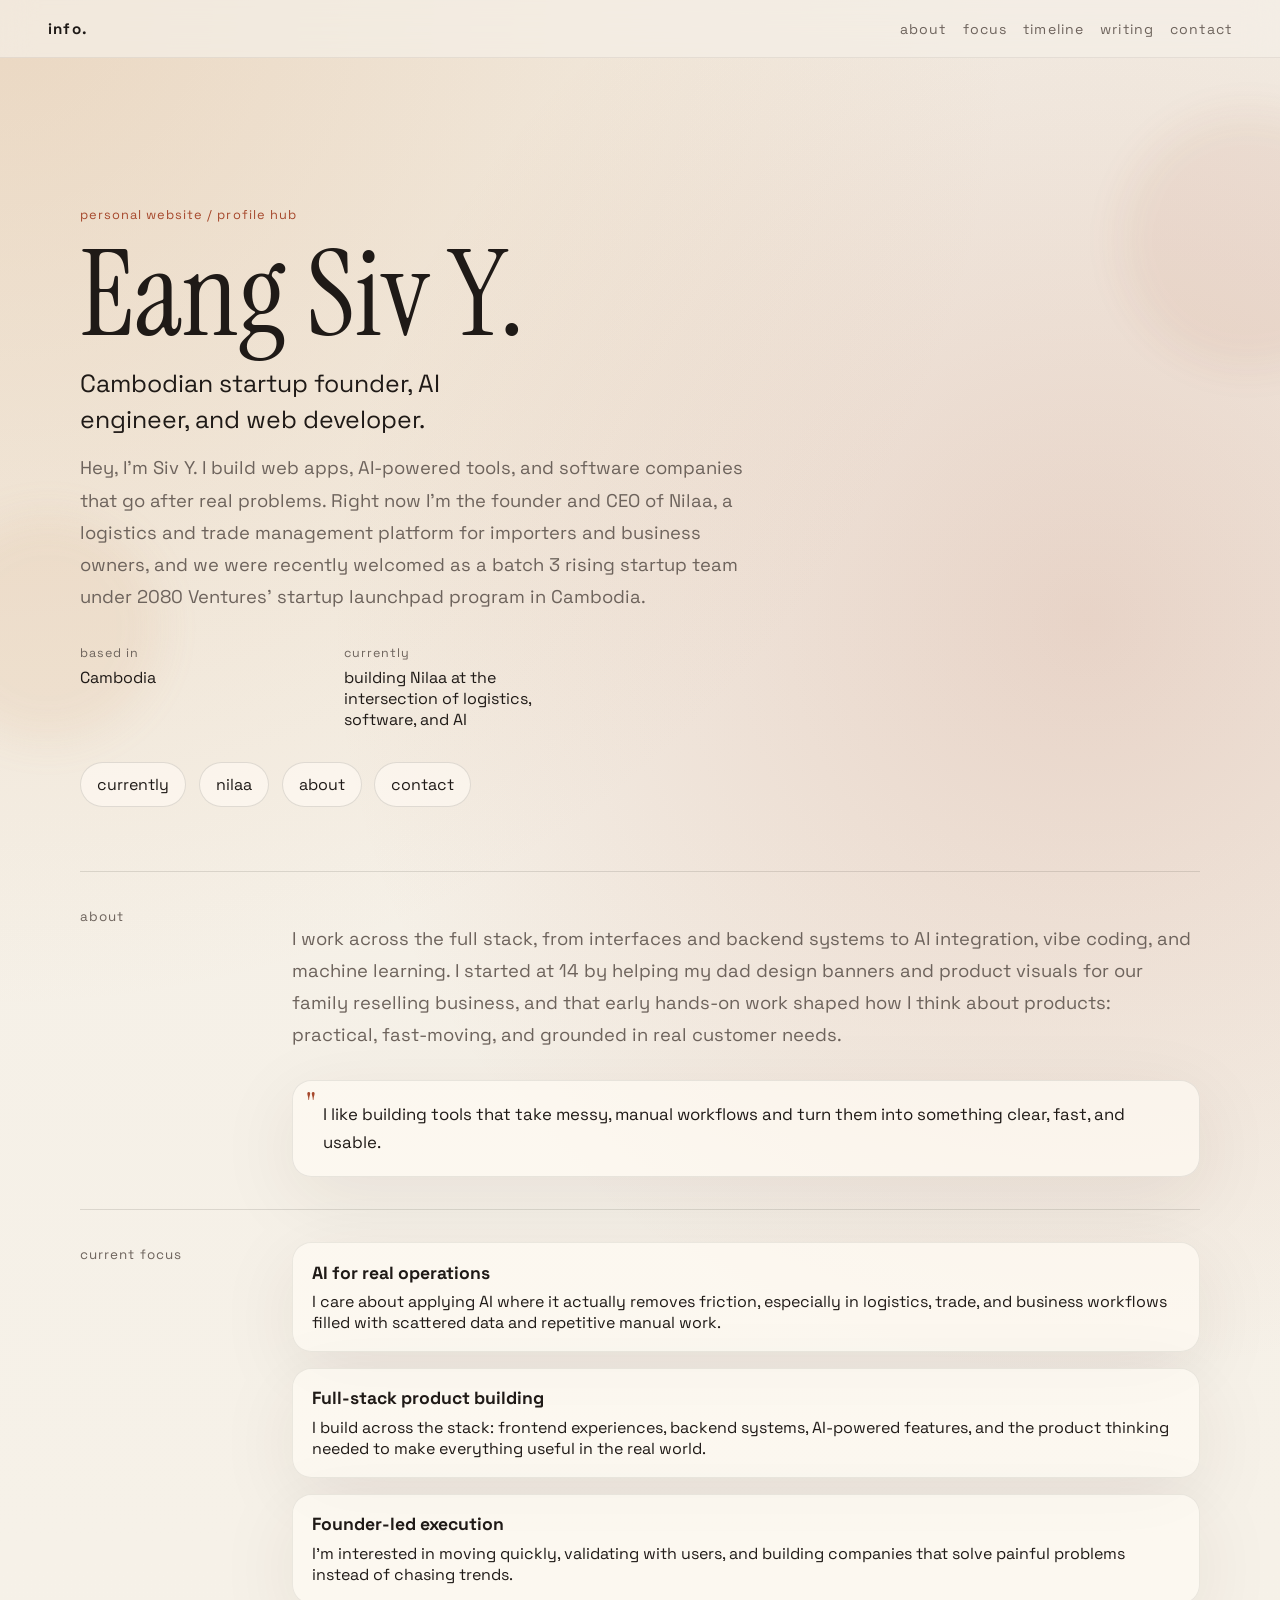
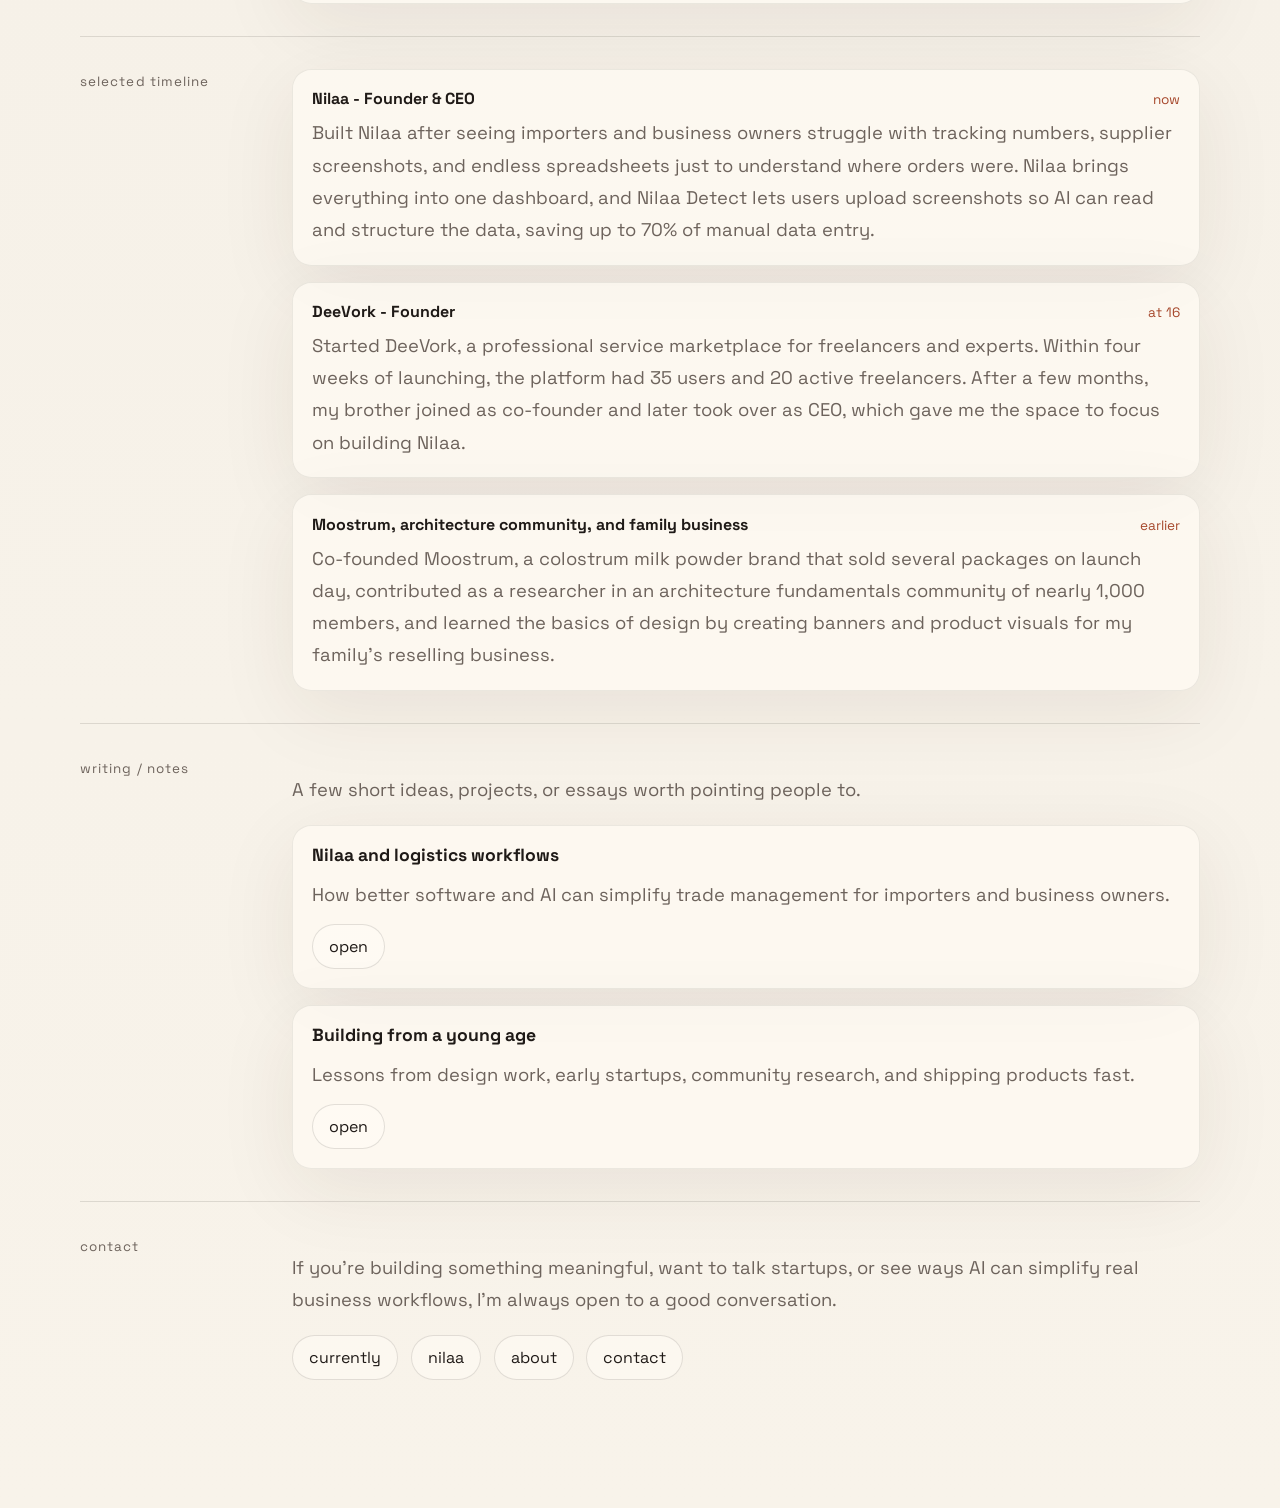
==== index.html @ f2db41c2 "Deploy personal website" ====
<!DOCTYPE html>
<html lang="en">
<head>
  <meta charset="UTF-8">
  <meta name="viewport" content="width=device-width, initial-scale=1.0">
  <title>Personal Information Website</title>
  <meta
    name="description"
    content="A personal information website with a sharp editorial layout, current focus areas, background, and contact links."
  >
  <link rel="preconnect" href="https://fonts.googleapis.com">
  <link rel="preconnect" href="https://fonts.gstatic.com" crossorigin>
  <link
    href="https://fonts.googleapis.com/css2?family=Space+Grotesk:wght@400;500;700&family=Instrument+Serif:ital@0;1&display=swap"
    rel="stylesheet"
  >
  <link rel="stylesheet" href="styles.css">
</head>
<body>
  <div class="page-shell">
    <div class="ambient ambient-one"></div>
    <div class="ambient ambient-two"></div>

    <header class="topbar">
      <a class="brand" href="#top">info.</a>
      <nav class="nav">
        <a href="#about">about</a>
        <a href="#focus">focus</a>
        <a href="#timeline">timeline</a>
        <a href="#writing">writing</a>
        <a href="#contact">contact</a>
      </nav>
    </header>

    <main id="top">
      <section class="hero reveal">
        <p class="eyebrow">personal website / profile hub</p>
        <h1 id="hero-heading"></h1>
        <p id="hero-headline" class="hero-headline"></p>
        <p id="hero-summary" class="hero-summary"></p>

        <div class="hero-meta">
          <div>
            <span class="meta-label">based in</span>
            <span id="hero-location" class="meta-value"></span>
          </div>
          <div>
            <span class="meta-label">currently</span>
            <span id="hero-status" class="meta-value"></span>
          </div>
        </div>

        <div id="hero-links" class="hero-links"></div>
      </section>

      <section id="about" class="content-grid reveal">
        <div class="section-label">about</div>
        <div class="section-body">
          <p id="about-text" class="lead"></p>
          <div class="quote-card">
            <span class="quote-mark">"</span>
            <p id="guiding-note"></p>
          </div>
        </div>
      </section>

      <section id="focus" class="content-grid reveal">
        <div class="section-label">current focus</div>
        <div class="section-body">
          <div id="focus-list" class="stack-list"></div>
        </div>
      </section>

      <section id="timeline" class="content-grid reveal">
        <div class="section-label">selected timeline</div>
        <div id="timeline-list" class="section-body timeline-list"></div>
      </section>

      <section id="writing" class="content-grid reveal">
        <div class="section-label">writing / notes</div>
        <div class="section-body">
          <p class="section-intro">
            A few short ideas, projects, or essays worth pointing people to.
          </p>
          <div id="writing-list" class="writing-list"></div>
        </div>
      </section>

      <section id="contact" class="content-grid reveal">
        <div class="section-label">contact</div>
        <div class="section-body contact-panel">
          <p id="contact-text" class="lead"></p>
          <div id="contact-links" class="hero-links"></div>
        </div>
      </section>
    </main>
  </div>

  <script src="script.js"></script>
</body>
</html>
---- styles.css ----
:root {
  --bg: #f4efe6;
  --bg-strong: #ece2d2;
  --panel: rgba(255, 251, 244, 0.68);
  --text: #1f1a17;
  --muted: #6d635c;
  --line: rgba(31, 26, 23, 0.12);
  --accent: #a6482c;
  --accent-soft: #d5a676;
  --shadow: 0 20px 80px rgba(70, 42, 24, 0.08);
}

* {
  box-sizing: border-box;
}

html {
  scroll-behavior: smooth;
}

body {
  margin: 0;
  min-height: 100vh;
  background:
    radial-gradient(circle at top left, rgba(214, 166, 118, 0.32), transparent 30%),
    radial-gradient(circle at 85% 20%, rgba(166, 72, 44, 0.17), transparent 28%),
    linear-gradient(180deg, var(--bg) 0%, #f8f3ea 100%);
  color: var(--text);
  font-family: "Space Grotesk", "Segoe UI", sans-serif;
}

a {
  color: inherit;
  text-decoration: none;
}

.page-shell {
  position: relative;
  overflow: hidden;
}

.ambient {
  position: fixed;
  border-radius: 999px;
  filter: blur(20px);
  pointer-events: none;
  opacity: 0.6;
}

.ambient-one {
  top: 7rem;
  right: -6rem;
  width: 16rem;
  height: 16rem;
  background: rgba(166, 72, 44, 0.11);
}

.ambient-two {
  bottom: 10rem;
  left: -4rem;
  width: 14rem;
  height: 14rem;
  background: rgba(213, 166, 118, 0.22);
}

.topbar {
  position: sticky;
  top: 0;
  z-index: 10;
  display: flex;
  justify-content: space-between;
  align-items: center;
  gap: 1rem;
  padding: 1.2rem clamp(1.2rem, 4vw, 3rem);
  backdrop-filter: blur(16px);
  background: rgba(244, 239, 230, 0.72);
  border-bottom: 1px solid rgba(31, 26, 23, 0.07);
}

.brand,
.nav a,
.eyebrow,
.section-label,
.meta-label {
  text-transform: lowercase;
  letter-spacing: 0.08em;
}

.brand {
  font-size: 0.95rem;
  font-weight: 700;
}

.nav {
  display: flex;
  flex-wrap: wrap;
  justify-content: flex-end;
  gap: 1rem;
}

.nav a {
  color: var(--muted);
  font-size: 0.88rem;
}

main {
  width: min(1120px, calc(100% - 2.4rem));
  margin: 0 auto;
  padding: 2rem 0 5rem;
}

.hero {
  position: relative;
  padding: clamp(3rem, 8vw, 7rem) 0 4rem;
}

.eyebrow {
  color: var(--accent);
  font-size: 0.8rem;
  margin-bottom: 1rem;
}

.hero h1 {
  margin: 0;
  max-width: 12ch;
  font-family: "Instrument Serif", Georgia, serif;
  font-size: clamp(3.5rem, 11vw, 7.5rem);
  line-height: 0.93;
  font-weight: 400;
}

.hero-summary,
.lead,
.section-intro,
.timeline-copy,
.writing-card p {
  color: var(--muted);
  font-size: clamp(1rem, 1.8vw, 1.15rem);
  line-height: 1.75;
}

.hero-headline {
  margin: 1rem 0 0;
  max-width: 28rem;
  font-size: clamp(1.15rem, 2.1vw, 1.55rem);
  line-height: 1.45;
}

.hero-summary {
  max-width: 42rem;
  margin: 0.9rem 0 0;
}

.hero-meta {
  display: grid;
  grid-template-columns: repeat(2, minmax(0, 1fr));
  gap: 1rem;
  max-width: 32rem;
  margin: 2rem 0;
}

.meta-label {
  display: block;
  color: var(--muted);
  font-size: 0.78rem;
  margin-bottom: 0.35rem;
}

.meta-value {
  font-size: 1rem;
}

.hero-links,
.writing-links {
  display: flex;
  flex-wrap: wrap;
  gap: 0.8rem;
}

.pill-link {
  padding: 0.7rem 1rem;
  border: 1px solid var(--line);
  border-radius: 999px;
  background: rgba(255, 251, 244, 0.62);
  transition: transform 180ms ease, border-color 180ms ease, background 180ms ease;
}

.pill-link:hover,
.pill-link:focus-visible {
  transform: translateY(-2px);
  border-color: rgba(166, 72, 44, 0.28);
  background: rgba(255, 251, 244, 0.9);
}

.content-grid {
  display: grid;
  grid-template-columns: minmax(140px, 180px) minmax(0, 1fr);
  gap: 1.5rem 2rem;
  padding: 2rem 0;
  border-top: 1px solid var(--line);
}

.section-label {
  color: var(--muted);
  font-size: 0.84rem;
  padding-top: 0.25rem;
}

.section-body {
  min-width: 0;
}

.quote-card {
  position: relative;
  margin-top: 1.75rem;
  padding: 1.2rem 1.3rem 1.2rem 1.9rem;
  background: var(--panel);
  border: 1px solid rgba(31, 26, 23, 0.09);
  border-radius: 1.2rem;
  box-shadow: var(--shadow);
}

.quote-mark {
  position: absolute;
  top: 0.55rem;
  left: 0.75rem;
  color: var(--accent);
  font-family: "Instrument Serif", Georgia, serif;
  font-size: 2rem;
  line-height: 1;
}

.quote-card p {
  margin: 0;
  font-size: 1.05rem;
  line-height: 1.7;
}

.stack-list,
.timeline-list,
.writing-list {
  display: grid;
  gap: 1rem;
}

.focus-card,
.timeline-item,
.writing-card {
  padding: 1.15rem 1.2rem;
  background: var(--panel);
  border: 1px solid rgba(31, 26, 23, 0.08);
  border-radius: 1.2rem;
  box-shadow: var(--shadow);
}

.focus-card {
  display: grid;
  gap: 0.45rem;
}

.focus-card h3,
.timeline-header,
.writing-card h3 {
  margin: 0;
}

.focus-card h3,
.writing-card h3 {
  font-size: 1.1rem;
}

.focus-card p,
.writing-card p,
.timeline-copy {
  margin: 0;
}

.timeline-item {
  display: grid;
  gap: 0.5rem;
}

.timeline-header {
  display: flex;
  justify-content: space-between;
  gap: 1rem;
  align-items: baseline;
}

.timeline-title {
  font-size: 1rem;
  font-weight: 700;
}

.timeline-year {
  color: var(--accent);
  font-size: 0.85rem;
}

.writing-card {
  display: grid;
  gap: 0.8rem;
}

.contact-panel {
  padding-bottom: 1rem;
}

.reveal {
  opacity: 0;
  transform: translateY(24px);
  transition: opacity 700ms ease, transform 700ms ease;
}

.reveal.is-visible {
  opacity: 1;
  transform: translateY(0);
}

@media (max-width: 760px) {
  .topbar {
    align-items: flex-start;
    flex-direction: column;
  }

  .nav {
    justify-content: flex-start;
  }

  .content-grid {
    grid-template-columns: 1fr;
    gap: 0.8rem;
  }

  .hero-meta,
  .timeline-header {
    grid-template-columns: 1fr;
  }

  .timeline-header {
    display: grid;
  }
}
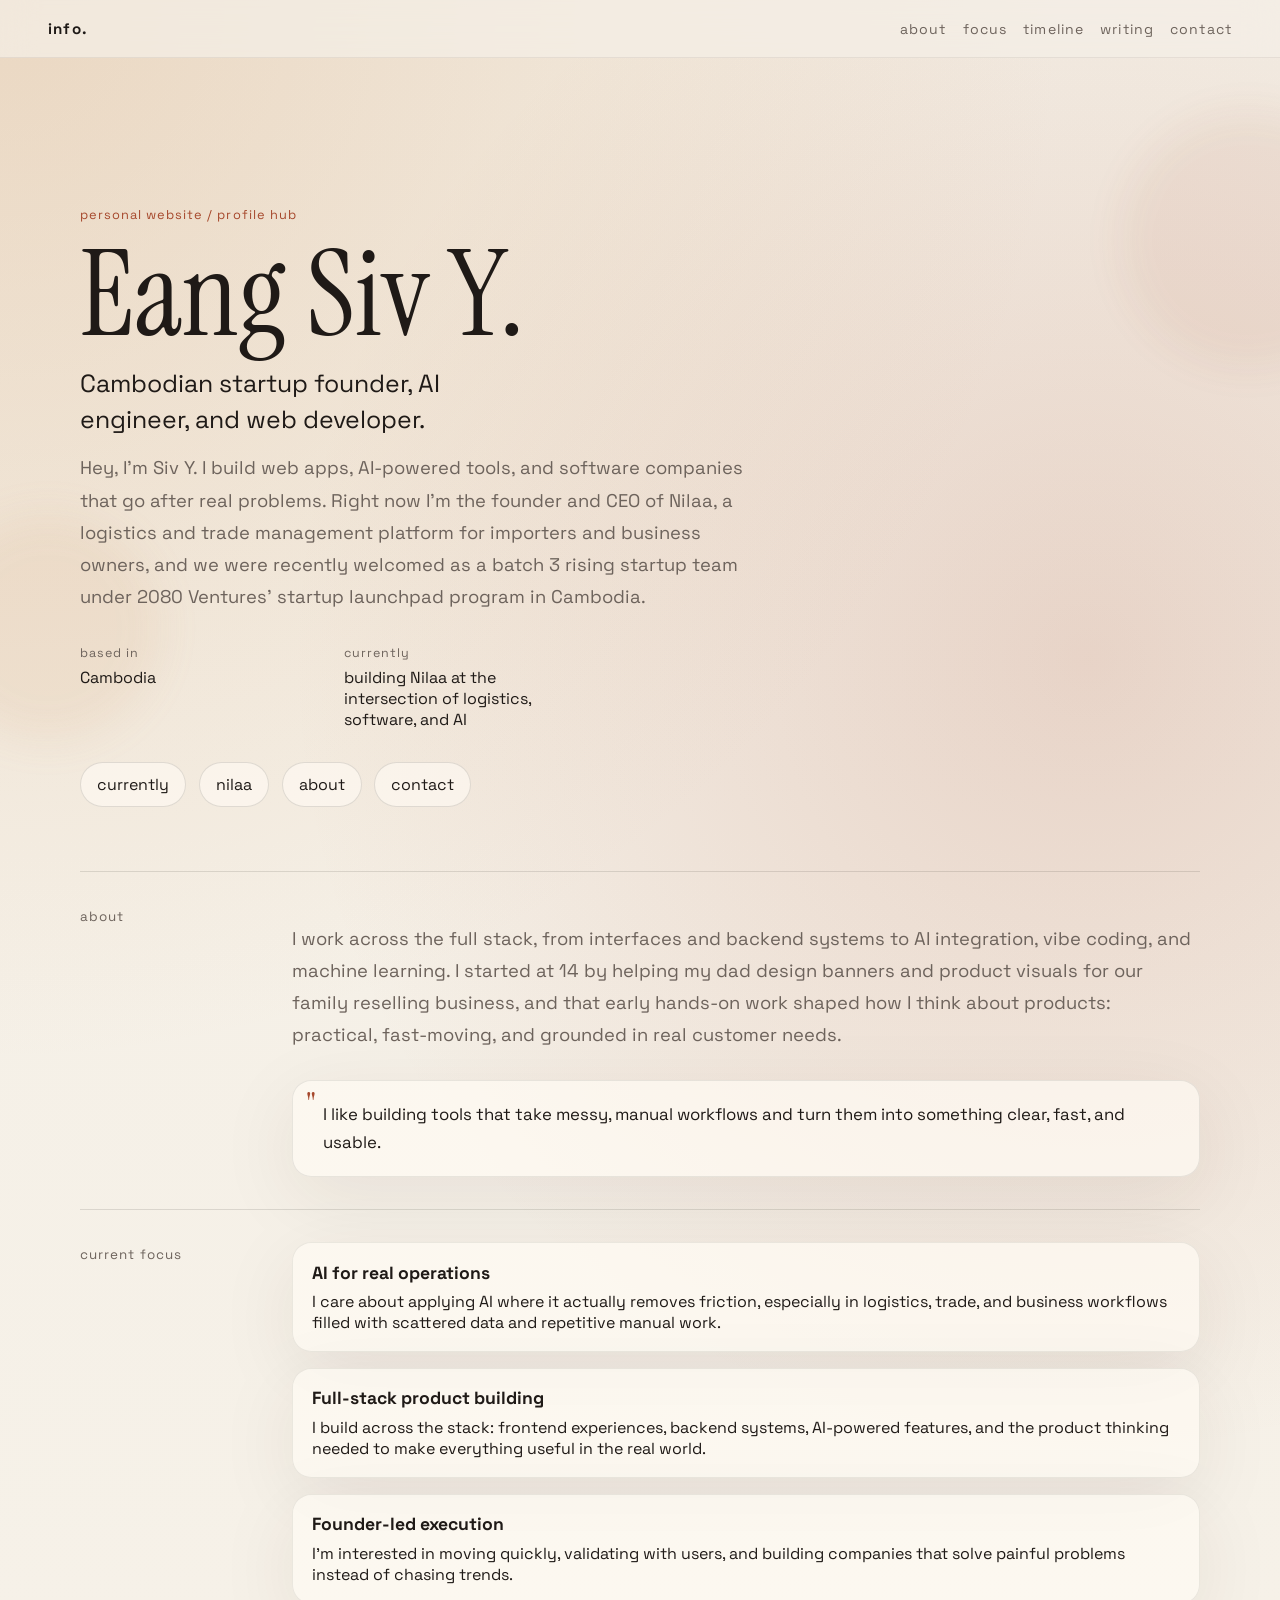
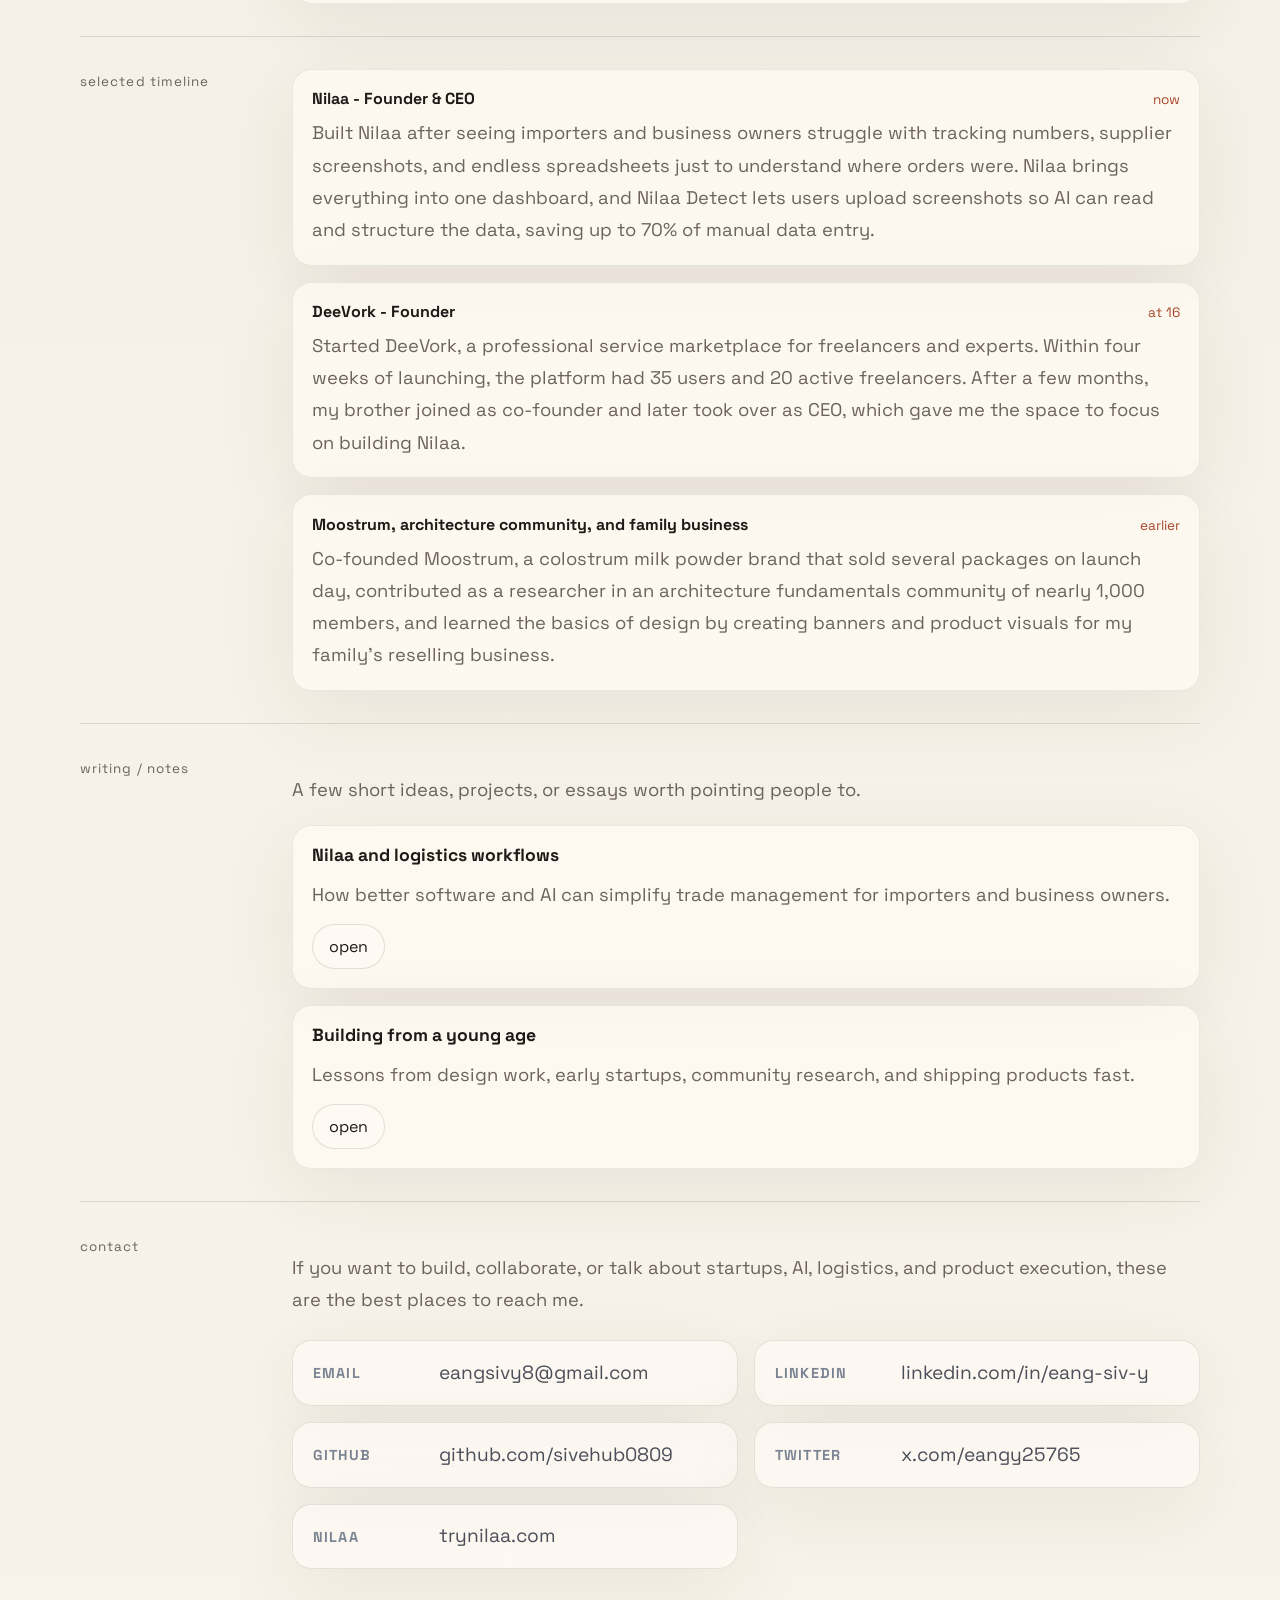
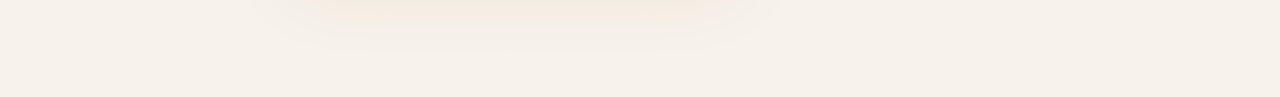
==== commit 35154d66: "Update contact section layout" ====
--- a/index.html
+++ b/index.html
@@ -90,7 +90,7 @@
         <div class="section-label">contact</div>
         <div class="section-body contact-panel">
           <p id="contact-text" class="lead"></p>
-          <div id="contact-links" class="hero-links"></div>
+          <div id="contact-grid" class="contact-grid"></div>
         </div>
       </section>
     </main>
--- a/styles.css
+++ b/styles.css
@@ -306,6 +306,49 @@
   padding-bottom: 1rem;
 }
 
+.contact-grid {
+  display: grid;
+  grid-template-columns: repeat(2, minmax(0, 1fr));
+  gap: 1rem;
+  margin-top: 1.5rem;
+}
+
+.contact-card {
+  display: grid;
+  grid-template-columns: 110px minmax(0, 1fr);
+  align-items: center;
+  gap: 1rem;
+  padding: 1.15rem 1.25rem;
+  border: 1px solid rgba(31, 26, 23, 0.1);
+  border-radius: 1.2rem;
+  background: rgba(255, 251, 244, 0.66);
+  box-shadow: var(--shadow);
+  transition: transform 180ms ease, border-color 180ms ease, background 180ms ease;
+}
+
+.contact-card:hover,
+.contact-card:focus-visible {
+  transform: translateY(-2px);
+  border-color: rgba(166, 72, 44, 0.3);
+  background: rgba(255, 251, 244, 0.92);
+}
+
+.contact-kind {
+  color: #7b8493;
+  font-size: 0.9rem;
+  font-weight: 700;
+  letter-spacing: 0.08em;
+  text-transform: uppercase;
+}
+
+.contact-value {
+  min-width: 0;
+  color: #4b4f59;
+  font-size: clamp(1rem, 1.8vw, 1.2rem);
+  line-height: 1.4;
+  word-break: break-word;
+}
+
 .reveal {
   opacity: 0;
   transform: translateY(24px);
@@ -332,6 +375,10 @@
     gap: 0.8rem;
   }
 
+  .contact-grid {
+    grid-template-columns: 1fr;
+  }
+
   .hero-meta,
   .timeline-header {
     grid-template-columns: 1fr;
@@ -340,4 +387,9 @@
   .timeline-header {
     display: grid;
   }
-}
+
+  .contact-card {
+    grid-template-columns: 1fr;
+    gap: 0.45rem;
+  }
+}
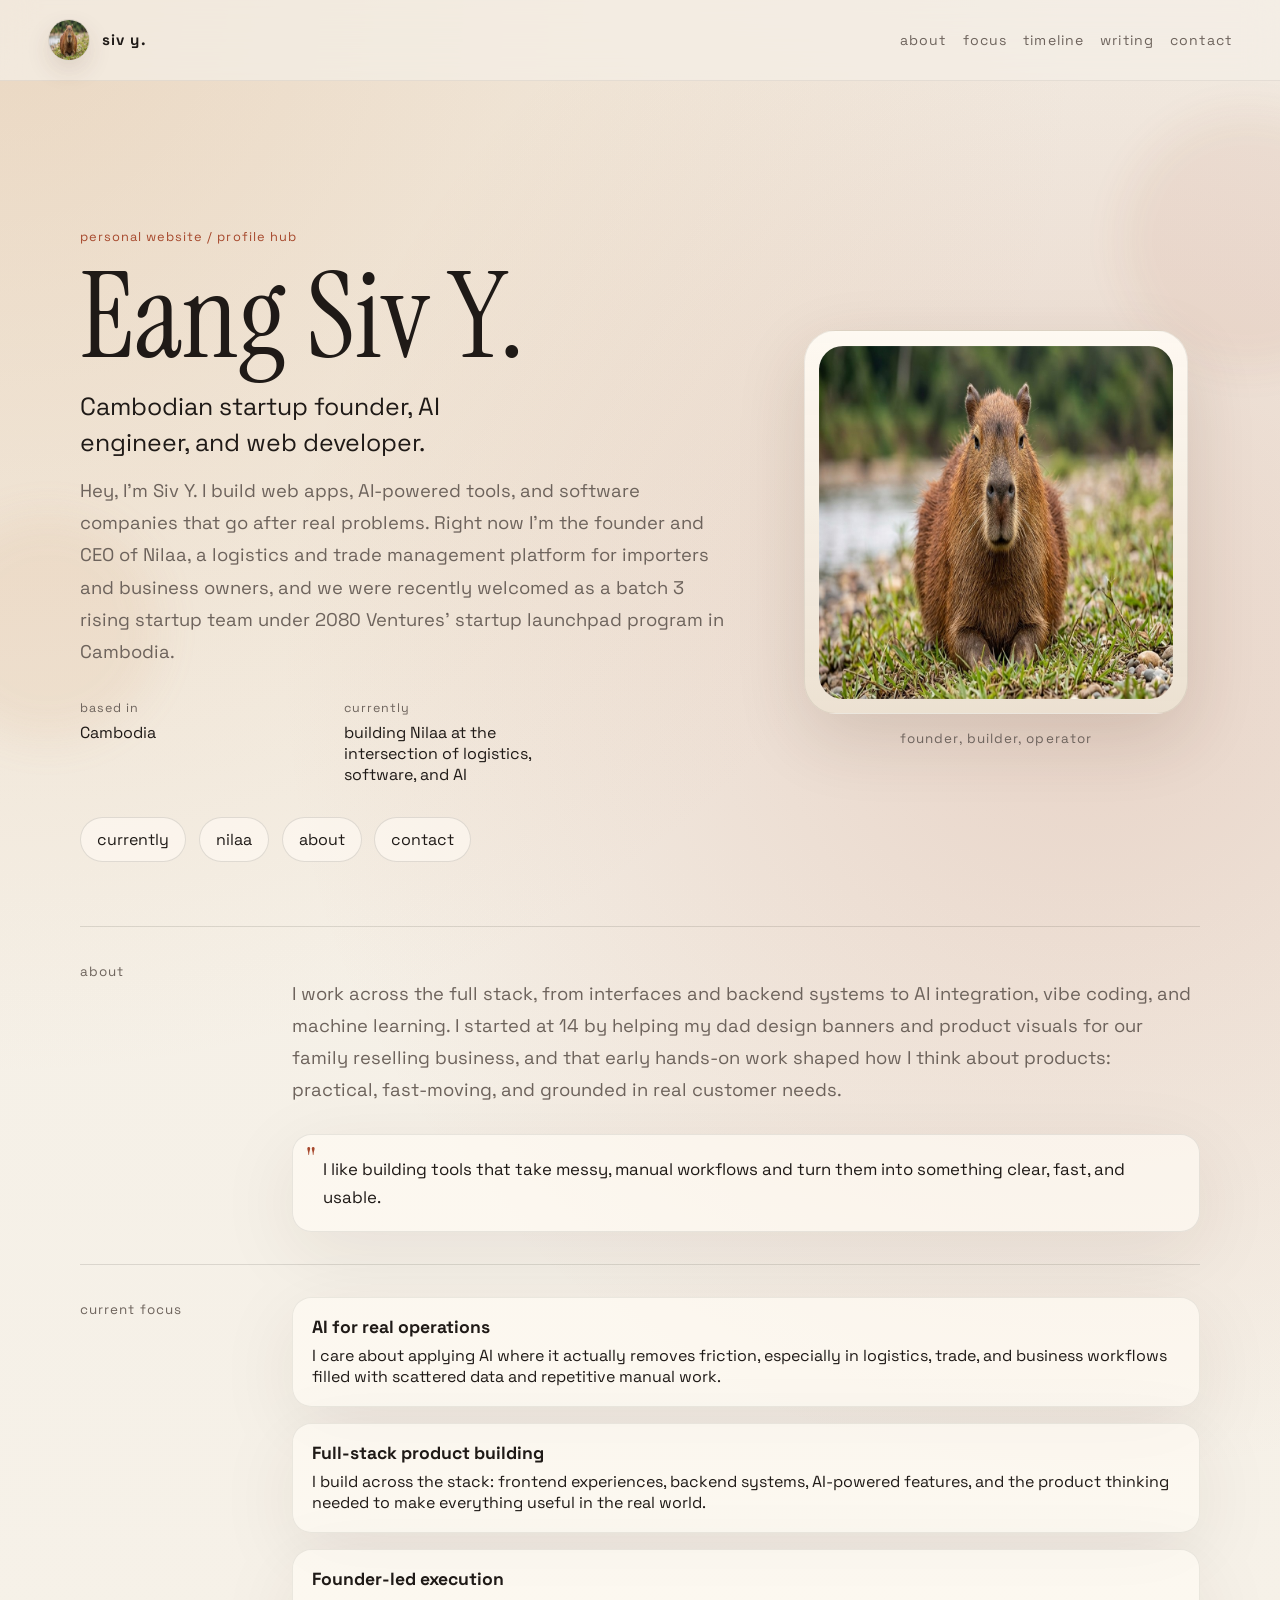
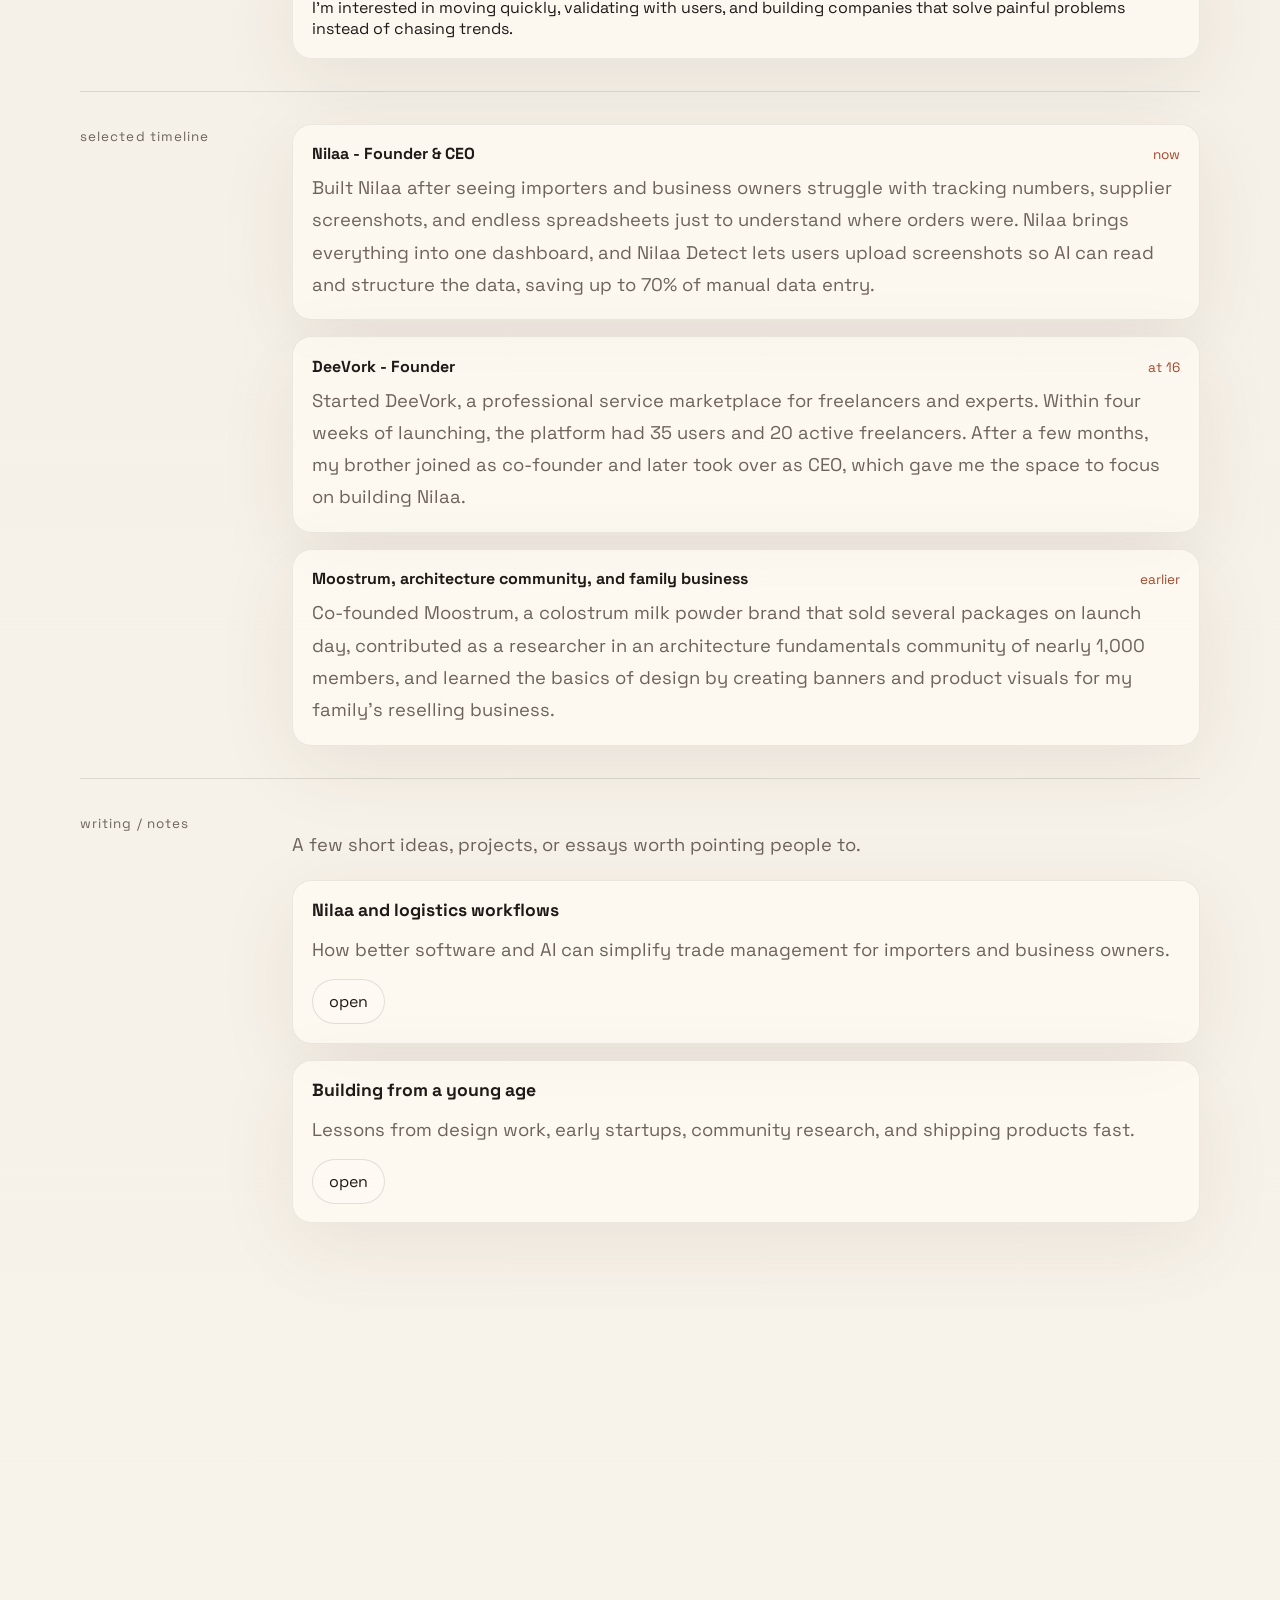
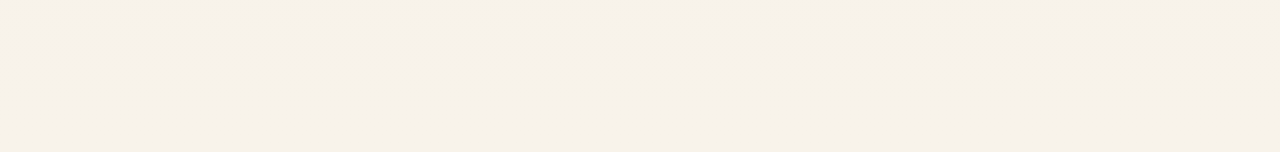
==== commit e2430b9c: "Add logo and improve mobile layout" ====
--- a/index.html
+++ b/index.html
@@ -22,7 +22,10 @@
     <div class="ambient ambient-two"></div>
 
     <header class="topbar">
-      <a class="brand" href="#top">info.</a>
+      <a class="brand" href="#top">
+        <img class="brand-logo" src="assets/logo.jpg" alt="Eang Siv Y logo">
+        <span class="brand-text">siv y.</span>
+      </a>
       <nav class="nav">
         <a href="#about">about</a>
         <a href="#focus">focus</a>
@@ -34,23 +37,33 @@
 
     <main id="top">
       <section class="hero reveal">
-        <p class="eyebrow">personal website / profile hub</p>
-        <h1 id="hero-heading"></h1>
-        <p id="hero-headline" class="hero-headline"></p>
-        <p id="hero-summary" class="hero-summary"></p>
+        <div class="hero-layout">
+          <div class="hero-copy">
+            <p class="eyebrow">personal website / profile hub</p>
+            <h1 id="hero-heading"></h1>
+            <p id="hero-headline" class="hero-headline"></p>
+            <p id="hero-summary" class="hero-summary"></p>
 
-        <div class="hero-meta">
-          <div>
-            <span class="meta-label">based in</span>
-            <span id="hero-location" class="meta-value"></span>
+            <div class="hero-meta">
+              <div>
+                <span class="meta-label">based in</span>
+                <span id="hero-location" class="meta-value"></span>
+              </div>
+              <div>
+                <span class="meta-label">currently</span>
+                <span id="hero-status" class="meta-value"></span>
+              </div>
+            </div>
+
+            <div id="hero-links" class="hero-links"></div>
           </div>
-          <div>
-            <span class="meta-label">currently</span>
-            <span id="hero-status" class="meta-value"></span>
+          <div class="hero-media">
+            <div class="hero-photo-shell">
+              <img class="hero-photo" src="assets/logo.jpg" alt="Portrait logo for Eang Siv Y">
+            </div>
+            <p class="hero-caption">founder, builder, operator</p>
           </div>
         </div>
-
-        <div id="hero-links" class="hero-links"></div>
       </section>
 
       <section id="about" class="content-grid reveal">
--- a/styles.css
+++ b/styles.css
@@ -87,8 +87,24 @@
 }
 
 .brand {
+  display: inline-flex;
+  align-items: center;
+  gap: 0.75rem;
   font-size: 0.95rem;
   font-weight: 700;
+}
+
+.brand-logo {
+  width: 2.6rem;
+  height: 2.6rem;
+  object-fit: cover;
+  border-radius: 999px;
+  border: 1px solid rgba(31, 26, 23, 0.1);
+  box-shadow: 0 10px 24px rgba(70, 42, 24, 0.12);
+}
+
+.brand-text {
+  display: inline-block;
 }
 
 .nav {
@@ -112,6 +128,50 @@
 .hero {
   position: relative;
   padding: clamp(3rem, 8vw, 7rem) 0 4rem;
+}
+
+.hero-layout {
+  display: grid;
+  grid-template-columns: minmax(0, 1.35fr) minmax(280px, 0.85fr);
+  gap: clamp(2rem, 5vw, 4rem);
+  align-items: center;
+}
+
+.hero-copy {
+  min-width: 0;
+}
+
+.hero-media {
+  display: grid;
+  justify-items: center;
+  gap: 1rem;
+}
+
+.hero-photo-shell {
+  width: min(100%, 24rem);
+  aspect-ratio: 1 / 1;
+  padding: 0.9rem;
+  border-radius: 2rem;
+  background:
+    linear-gradient(180deg, rgba(255, 251, 244, 0.92), rgba(236, 226, 210, 0.86));
+  border: 1px solid rgba(31, 26, 23, 0.08);
+  box-shadow: 0 24px 70px rgba(70, 42, 24, 0.14);
+}
+
+.hero-photo {
+  width: 100%;
+  height: 100%;
+  object-fit: cover;
+  border-radius: 1.5rem;
+  display: block;
+}
+
+.hero-caption {
+  margin: 0;
+  color: var(--muted);
+  font-size: 0.84rem;
+  letter-spacing: 0.08em;
+  text-transform: lowercase;
 }
 
 .eyebrow {
@@ -364,15 +424,70 @@
   .topbar {
     align-items: flex-start;
     flex-direction: column;
+    padding: 1rem 1rem 0.85rem;
   }
 
   .nav {
     justify-content: flex-start;
+    gap: 0.75rem 0.9rem;
+  }
+
+  .nav a {
+    font-size: 0.8rem;
   }
 
   .content-grid {
     grid-template-columns: 1fr;
     gap: 0.8rem;
+    padding: 1.5rem 0;
+  }
+
+  main {
+    width: min(1120px, calc(100% - 1.2rem));
+    padding: 1rem 0 4rem;
+  }
+
+  .hero {
+    padding: 2rem 0 2.4rem;
+  }
+
+  .hero-layout {
+    grid-template-columns: 1fr;
+    gap: 1.5rem;
+  }
+
+  .hero-media {
+    order: -1;
+    justify-items: flex-start;
+  }
+
+  .hero-photo-shell {
+    width: min(100%, 16rem);
+    padding: 0.6rem;
+    border-radius: 1.4rem;
+  }
+
+  .hero-photo {
+    border-radius: 1rem;
+  }
+
+  .hero h1 {
+    font-size: clamp(2.7rem, 15vw, 4.2rem);
+    max-width: none;
+  }
+
+  .hero-headline {
+    font-size: 1.05rem;
+  }
+
+  .hero-summary,
+  .lead,
+  .section-intro,
+  .timeline-copy,
+  .writing-card p,
+  .contact-value {
+    font-size: 0.98rem;
+    line-height: 1.7;
   }
 
   .contact-grid {
@@ -391,5 +506,16 @@
   .contact-card {
     grid-template-columns: 1fr;
     gap: 0.45rem;
-  }
-}
+    padding: 1rem 1.05rem;
+  }
+
+  .focus-card,
+  .timeline-item,
+  .writing-card {
+    padding: 1rem;
+  }
+
+  .quote-card {
+    padding: 1rem 1rem 1rem 1.5rem;
+  }
+}
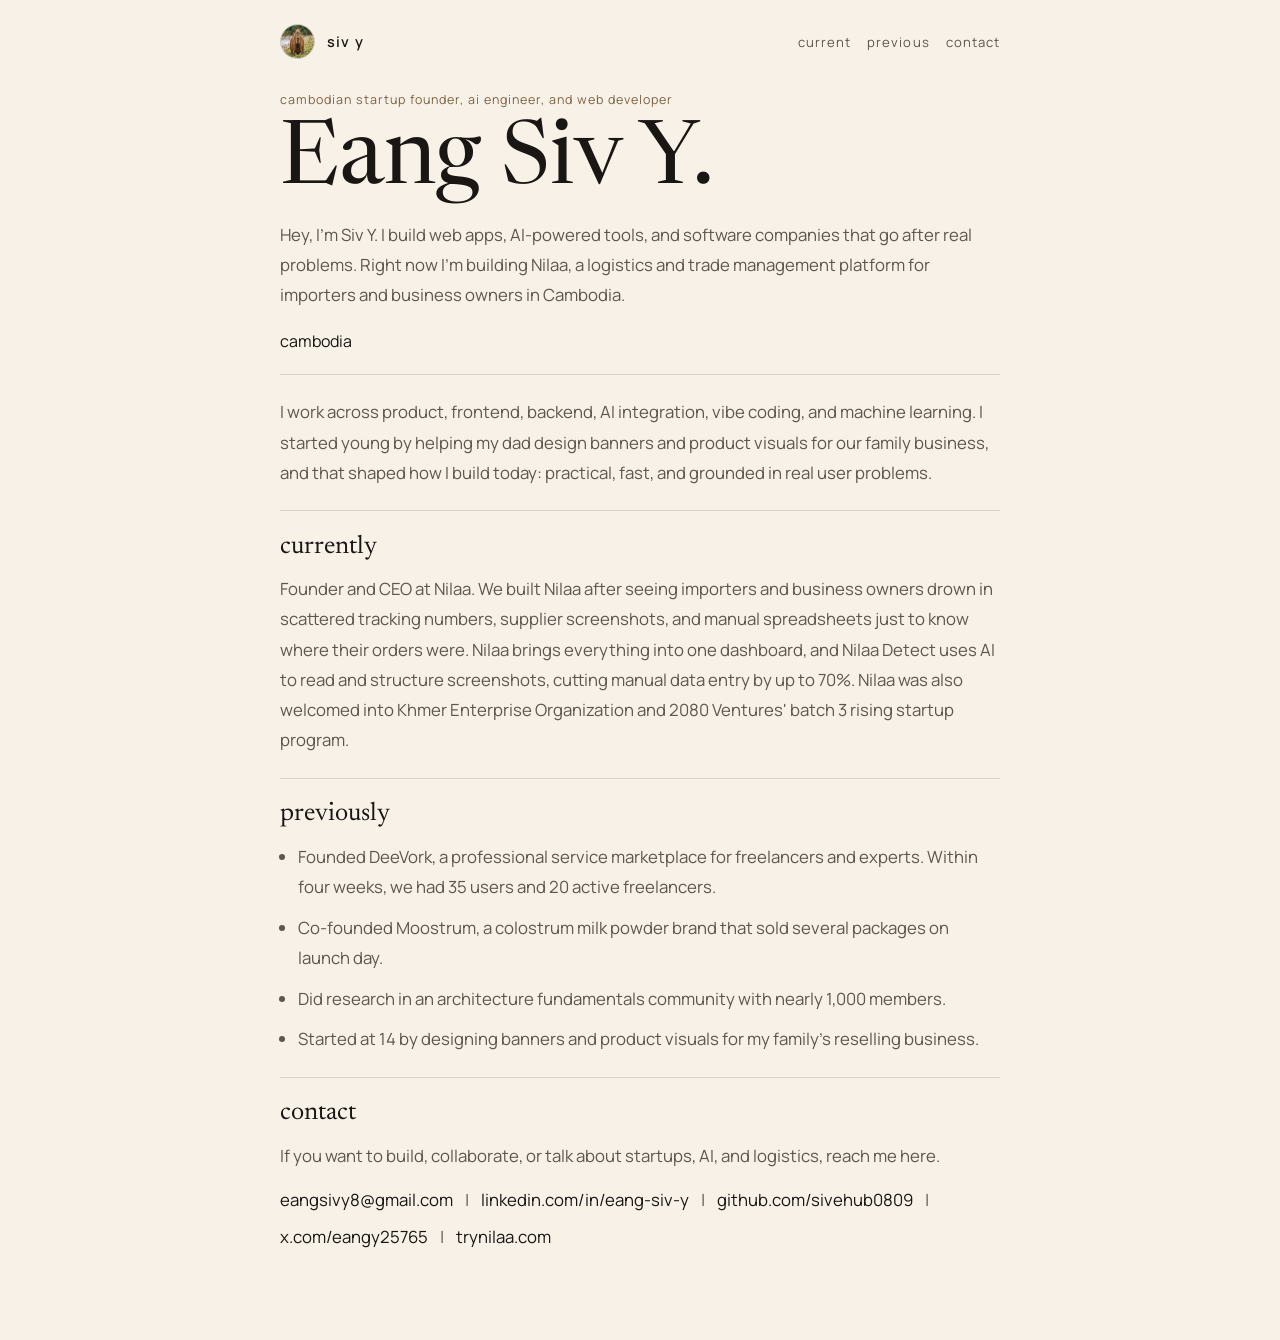
==== commit e31c1189: "Simplify site to minimal founder layout" ====
--- a/index.html
+++ b/index.html
@@ -3,111 +3,61 @@
 <head>
   <meta charset="UTF-8">
   <meta name="viewport" content="width=device-width, initial-scale=1.0">
-  <title>Personal Information Website</title>
+  <title>Eang Siv Y</title>
   <meta
     name="description"
-    content="A personal information website with a sharp editorial layout, current focus areas, background, and contact links."
+    content="Eang Siv Y is a Cambodian startup founder, AI engineer, and web developer building Nilaa."
   >
+  <link rel="icon" type="image/jpeg" href="assets/logo.jpg">
   <link rel="preconnect" href="https://fonts.googleapis.com">
   <link rel="preconnect" href="https://fonts.gstatic.com" crossorigin>
   <link
-    href="https://fonts.googleapis.com/css2?family=Space+Grotesk:wght@400;500;700&family=Instrument+Serif:ital@0;1&display=swap"
+    href="https://fonts.googleapis.com/css2?family=Newsreader:opsz,wght@6..72,400;6..72,500&family=Manrope:wght@400;500;600&display=swap"
     rel="stylesheet"
   >
   <link rel="stylesheet" href="styles.css">
 </head>
 <body>
-  <div class="page-shell">
-    <div class="ambient ambient-one"></div>
-    <div class="ambient ambient-two"></div>
-
-    <header class="topbar">
-      <a class="brand" href="#top">
-        <img class="brand-logo" src="assets/logo.jpg" alt="Eang Siv Y logo">
-        <span class="brand-text">siv y.</span>
+  <main class="page" id="top">
+    <header class="site-header">
+      <a class="brand" href="#top" aria-label="Go to top">
+        <img class="brand-icon" src="assets/logo.jpg" alt="Capybara website icon">
+        <span class="brand-name">siv y</span>
       </a>
-      <nav class="nav">
-        <a href="#about">about</a>
-        <a href="#focus">focus</a>
-        <a href="#timeline">timeline</a>
-        <a href="#writing">writing</a>
+      <nav class="site-nav" aria-label="Primary">
+        <a href="#current">current</a>
+        <a href="#previous">previous</a>
         <a href="#contact">contact</a>
       </nav>
     </header>
 
-    <main id="top">
-      <section class="hero reveal">
-        <div class="hero-layout">
-          <div class="hero-copy">
-            <p class="eyebrow">personal website / profile hub</p>
-            <h1 id="hero-heading"></h1>
-            <p id="hero-headline" class="hero-headline"></p>
-            <p id="hero-summary" class="hero-summary"></p>
+    <section class="intro-block">
+      <p class="intro-kicker" id="tagline"></p>
+      <h1 id="name"></h1>
+      <p class="intro-copy" id="intro"></p>
+      <p class="location-line" id="location"></p>
+    </section>
 
-            <div class="hero-meta">
-              <div>
-                <span class="meta-label">based in</span>
-                <span id="hero-location" class="meta-value"></span>
-              </div>
-              <div>
-                <span class="meta-label">currently</span>
-                <span id="hero-status" class="meta-value"></span>
-              </div>
-            </div>
+    <section class="content-block" id="about">
+      <p id="about-copy"></p>
+    </section>
 
-            <div id="hero-links" class="hero-links"></div>
-          </div>
-          <div class="hero-media">
-            <div class="hero-photo-shell">
-              <img class="hero-photo" src="assets/logo.jpg" alt="Portrait logo for Eang Siv Y">
-            </div>
-            <p class="hero-caption">founder, builder, operator</p>
-          </div>
-        </div>
-      </section>
+    <section class="content-block" id="current">
+      <h2>currently</h2>
+      <p id="current-copy"></p>
+    </section>
 
-      <section id="about" class="content-grid reveal">
-        <div class="section-label">about</div>
-        <div class="section-body">
-          <p id="about-text" class="lead"></p>
-          <div class="quote-card">
-            <span class="quote-mark">"</span>
-            <p id="guiding-note"></p>
-          </div>
-        </div>
-      </section>
+    <section class="content-block" id="previous">
+      <h2>previously</h2>
+      <ul class="simple-list" id="previous-list"></ul>
+    </section>
 
-      <section id="focus" class="content-grid reveal">
-        <div class="section-label">current focus</div>
-        <div class="section-body">
-          <div id="focus-list" class="stack-list"></div>
-        </div>
-      </section>
-
-      <section id="timeline" class="content-grid reveal">
-        <div class="section-label">selected timeline</div>
-        <div id="timeline-list" class="section-body timeline-list"></div>
-      </section>
-
-      <section id="writing" class="content-grid reveal">
-        <div class="section-label">writing / notes</div>
-        <div class="section-body">
-          <p class="section-intro">
-            A few short ideas, projects, or essays worth pointing people to.
-          </p>
-          <div id="writing-list" class="writing-list"></div>
-        </div>
-      </section>
-
-      <section id="contact" class="content-grid reveal">
-        <div class="section-label">contact</div>
-        <div class="section-body contact-panel">
-          <p id="contact-text" class="lead"></p>
-          <div id="contact-grid" class="contact-grid"></div>
-        </div>
-      </section>
-    </main>
-  </div>
+    <section class="content-block" id="contact">
+      <h2>contact</h2>
+      <p class="contact-copy" id="contact-copy"></p>
+      <div class="contact-links" id="contact-links"></div>
+    </section>
+  </main>
 
   <script src="script.js"></script>
 </body>
--- a/styles.css
+++ b/styles.css
@@ -1,13 +1,9 @@
 :root {
-  --bg: #f4efe6;
-  --bg-strong: #ece2d2;
-  --panel: rgba(255, 251, 244, 0.68);
-  --text: #1f1a17;
-  --muted: #6d635c;
-  --line: rgba(31, 26, 23, 0.12);
-  --accent: #a6482c;
-  --accent-soft: #d5a676;
-  --shadow: 0 20px 80px rgba(70, 42, 24, 0.08);
+  --bg: #f7f1e7;
+  --text: #191613;
+  --muted: #5e564f;
+  --line: rgba(25, 22, 19, 0.14);
+  --accent: #7d6244;
 }
 
 * {
@@ -21,12 +17,9 @@
 body {
   margin: 0;
   min-height: 100vh;
-  background:
-    radial-gradient(circle at top left, rgba(214, 166, 118, 0.32), transparent 30%),
-    radial-gradient(circle at 85% 20%, rgba(166, 72, 44, 0.17), transparent 28%),
-    linear-gradient(180deg, var(--bg) 0%, #f8f3ea 100%);
-  color: var(--text);
-  font-family: "Space Grotesk", "Segoe UI", sans-serif;
+  background: var(--bg);
+  color: var(--text);
+  font-family: "Manrope", "Segoe UI", sans-serif;
 }
 
 a {
@@ -34,488 +27,180 @@
   text-decoration: none;
 }
 
-.page-shell {
-  position: relative;
-  overflow: hidden;
-}
-
-.ambient {
-  position: fixed;
-  border-radius: 999px;
-  filter: blur(20px);
-  pointer-events: none;
-  opacity: 0.6;
-}
-
-.ambient-one {
-  top: 7rem;
-  right: -6rem;
-  width: 16rem;
-  height: 16rem;
-  background: rgba(166, 72, 44, 0.11);
-}
-
-.ambient-two {
-  bottom: 10rem;
-  left: -4rem;
-  width: 14rem;
-  height: 14rem;
-  background: rgba(213, 166, 118, 0.22);
-}
-
-.topbar {
-  position: sticky;
-  top: 0;
-  z-index: 10;
+.page {
+  width: min(720px, calc(100% - 2rem));
+  margin: 0 auto;
+  padding: 1.5rem 0 4rem;
+}
+
+.site-header {
   display: flex;
   justify-content: space-between;
   align-items: center;
   gap: 1rem;
-  padding: 1.2rem clamp(1.2rem, 4vw, 3rem);
-  backdrop-filter: blur(16px);
-  background: rgba(244, 239, 230, 0.72);
-  border-bottom: 1px solid rgba(31, 26, 23, 0.07);
-}
-
-.brand,
-.nav a,
-.eyebrow,
-.section-label,
-.meta-label {
-  text-transform: lowercase;
-  letter-spacing: 0.08em;
+  padding-bottom: 1.5rem;
 }
 
 .brand {
   display: inline-flex;
   align-items: center;
   gap: 0.75rem;
-  font-size: 0.95rem;
-  font-weight: 700;
-}
-
-.brand-logo {
-  width: 2.6rem;
-  height: 2.6rem;
+}
+
+.brand-icon {
+  width: 2.2rem;
+  height: 2.2rem;
   object-fit: cover;
   border-radius: 999px;
-  border: 1px solid rgba(31, 26, 23, 0.1);
-  box-shadow: 0 10px 24px rgba(70, 42, 24, 0.12);
-}
-
-.brand-text {
-  display: inline-block;
-}
-
-.nav {
+  border: 1px solid rgba(25, 22, 19, 0.18);
+}
+
+.brand-name,
+.site-nav a,
+.intro-kicker {
+  letter-spacing: 0.08em;
+  text-transform: lowercase;
+}
+
+.brand-name {
+  font-size: 0.9rem;
+  font-weight: 600;
+}
+
+.site-nav {
   display: flex;
   flex-wrap: wrap;
-  justify-content: flex-end;
   gap: 1rem;
 }
 
-.nav a {
+.site-nav a {
   color: var(--muted);
-  font-size: 0.88rem;
-}
-
-main {
-  width: min(1120px, calc(100% - 2.4rem));
-  margin: 0 auto;
-  padding: 2rem 0 5rem;
-}
-
-.hero {
-  position: relative;
-  padding: clamp(3rem, 8vw, 7rem) 0 4rem;
-}
-
-.hero-layout {
-  display: grid;
-  grid-template-columns: minmax(0, 1.35fr) minmax(280px, 0.85fr);
-  gap: clamp(2rem, 5vw, 4rem);
-  align-items: center;
-}
-
-.hero-copy {
-  min-width: 0;
-}
-
-.hero-media {
-  display: grid;
-  justify-items: center;
-  gap: 1rem;
-}
-
-.hero-photo-shell {
-  width: min(100%, 24rem);
-  aspect-ratio: 1 / 1;
-  padding: 0.9rem;
-  border-radius: 2rem;
-  background:
-    linear-gradient(180deg, rgba(255, 251, 244, 0.92), rgba(236, 226, 210, 0.86));
-  border: 1px solid rgba(31, 26, 23, 0.08);
-  box-shadow: 0 24px 70px rgba(70, 42, 24, 0.14);
-}
-
-.hero-photo {
-  width: 100%;
-  height: 100%;
-  object-fit: cover;
-  border-radius: 1.5rem;
-  display: block;
-}
-
-.hero-caption {
-  margin: 0;
+  font-size: 0.82rem;
+}
+
+.intro-block,
+.content-block {
+  padding: 1.4rem 0;
+  border-top: 1px solid var(--line);
+}
+
+.intro-block {
+  border-top: 0;
+  padding-top: 0.5rem;
+}
+
+.intro-kicker {
+  margin: 0 0 0.8rem;
+  color: var(--accent);
+  font-size: 0.78rem;
+}
+
+h1,
+h2 {
+  margin: 0;
+  font-family: "Newsreader", Georgia, serif;
+  font-weight: 400;
+}
+
+h1 {
+  max-width: 11ch;
+  font-size: clamp(3rem, 10vw, 5.5rem);
+  line-height: 0.94;
+}
+
+h2 {
+  margin-bottom: 0.9rem;
+  font-size: 1.6rem;
+}
+
+.intro-copy,
+.content-block p,
+.simple-list,
+.contact-links {
   color: var(--muted);
-  font-size: 0.84rem;
-  letter-spacing: 0.08em;
-  text-transform: lowercase;
-}
-
-.eyebrow {
-  color: var(--accent);
-  font-size: 0.8rem;
-  margin-bottom: 1rem;
-}
-
-.hero h1 {
-  margin: 0;
-  max-width: 12ch;
-  font-family: "Instrument Serif", Georgia, serif;
-  font-size: clamp(3.5rem, 11vw, 7.5rem);
-  line-height: 0.93;
-  font-weight: 400;
-}
-
-.hero-summary,
-.lead,
-.section-intro,
-.timeline-copy,
-.writing-card p {
-  color: var(--muted);
-  font-size: clamp(1rem, 1.8vw, 1.15rem);
-  line-height: 1.75;
-}
-
-.hero-headline {
+  font-size: 1.05rem;
+  line-height: 1.8;
+}
+
+.intro-copy {
   margin: 1rem 0 0;
-  max-width: 28rem;
-  font-size: clamp(1.15rem, 2.1vw, 1.55rem);
-  line-height: 1.45;
-}
-
-.hero-summary {
-  max-width: 42rem;
-  margin: 0.9rem 0 0;
-}
-
-.hero-meta {
-  display: grid;
-  grid-template-columns: repeat(2, minmax(0, 1fr));
-  gap: 1rem;
-  max-width: 32rem;
-  margin: 2rem 0;
-}
-
-.meta-label {
-  display: block;
-  color: var(--muted);
-  font-size: 0.78rem;
-  margin-bottom: 0.35rem;
-}
-
-.meta-value {
-  font-size: 1rem;
-}
-
-.hero-links,
-.writing-links {
+}
+
+.location-line {
+  margin: 1.2rem 0 0;
+  color: var(--text);
+}
+
+.content-block p,
+.contact-copy {
+  margin: 0;
+}
+
+.simple-list {
+  margin: 0;
+  padding-left: 1.15rem;
+}
+
+.simple-list li + li {
+  margin-top: 0.65rem;
+}
+
+.contact-links {
   display: flex;
   flex-wrap: wrap;
-  gap: 0.8rem;
-}
-
-.pill-link {
-  padding: 0.7rem 1rem;
-  border: 1px solid var(--line);
-  border-radius: 999px;
-  background: rgba(255, 251, 244, 0.62);
-  transition: transform 180ms ease, border-color 180ms ease, background 180ms ease;
-}
-
-.pill-link:hover,
-.pill-link:focus-visible {
-  transform: translateY(-2px);
-  border-color: rgba(166, 72, 44, 0.28);
-  background: rgba(255, 251, 244, 0.9);
-}
-
-.content-grid {
-  display: grid;
-  grid-template-columns: minmax(140px, 180px) minmax(0, 1fr);
-  gap: 1.5rem 2rem;
-  padding: 2rem 0;
-  border-top: 1px solid var(--line);
-}
-
-.section-label {
-  color: var(--muted);
-  font-size: 0.84rem;
-  padding-top: 0.25rem;
-}
-
-.section-body {
-  min-width: 0;
-}
-
-.quote-card {
-  position: relative;
-  margin-top: 1.75rem;
-  padding: 1.2rem 1.3rem 1.2rem 1.9rem;
-  background: var(--panel);
-  border: 1px solid rgba(31, 26, 23, 0.09);
-  border-radius: 1.2rem;
-  box-shadow: var(--shadow);
-}
-
-.quote-mark {
-  position: absolute;
-  top: 0.55rem;
-  left: 0.75rem;
-  color: var(--accent);
-  font-family: "Instrument Serif", Georgia, serif;
-  font-size: 2rem;
-  line-height: 1;
-}
-
-.quote-card p {
-  margin: 0;
-  font-size: 1.05rem;
-  line-height: 1.7;
-}
-
-.stack-list,
-.timeline-list,
-.writing-list {
-  display: grid;
-  gap: 1rem;
-}
-
-.focus-card,
-.timeline-item,
-.writing-card {
-  padding: 1.15rem 1.2rem;
-  background: var(--panel);
-  border: 1px solid rgba(31, 26, 23, 0.08);
-  border-radius: 1.2rem;
-  box-shadow: var(--shadow);
-}
-
-.focus-card {
-  display: grid;
-  gap: 0.45rem;
-}
-
-.focus-card h3,
-.timeline-header,
-.writing-card h3 {
-  margin: 0;
-}
-
-.focus-card h3,
-.writing-card h3 {
-  font-size: 1.1rem;
-}
-
-.focus-card p,
-.writing-card p,
-.timeline-copy {
-  margin: 0;
-}
-
-.timeline-item {
-  display: grid;
-  gap: 0.5rem;
-}
-
-.timeline-header {
-  display: flex;
-  justify-content: space-between;
-  gap: 1rem;
-  align-items: baseline;
-}
-
-.timeline-title {
-  font-size: 1rem;
-  font-weight: 700;
-}
-
-.timeline-year {
-  color: var(--accent);
-  font-size: 0.85rem;
-}
-
-.writing-card {
-  display: grid;
-  gap: 0.8rem;
-}
-
-.contact-panel {
-  padding-bottom: 1rem;
-}
-
-.contact-grid {
-  display: grid;
-  grid-template-columns: repeat(2, minmax(0, 1fr));
-  gap: 1rem;
-  margin-top: 1.5rem;
-}
-
-.contact-card {
-  display: grid;
-  grid-template-columns: 110px minmax(0, 1fr);
-  align-items: center;
-  gap: 1rem;
-  padding: 1.15rem 1.25rem;
-  border: 1px solid rgba(31, 26, 23, 0.1);
-  border-radius: 1.2rem;
-  background: rgba(255, 251, 244, 0.66);
-  box-shadow: var(--shadow);
-  transition: transform 180ms ease, border-color 180ms ease, background 180ms ease;
-}
-
-.contact-card:hover,
-.contact-card:focus-visible {
-  transform: translateY(-2px);
-  border-color: rgba(166, 72, 44, 0.3);
-  background: rgba(255, 251, 244, 0.92);
-}
-
-.contact-kind {
-  color: #7b8493;
-  font-size: 0.9rem;
-  font-weight: 700;
-  letter-spacing: 0.08em;
-  text-transform: uppercase;
-}
-
-.contact-value {
-  min-width: 0;
-  color: #4b4f59;
-  font-size: clamp(1rem, 1.8vw, 1.2rem);
-  line-height: 1.4;
-  word-break: break-word;
-}
-
-.reveal {
-  opacity: 0;
-  transform: translateY(24px);
-  transition: opacity 700ms ease, transform 700ms ease;
-}
-
-.reveal.is-visible {
-  opacity: 1;
-  transform: translateY(0);
-}
-
-@media (max-width: 760px) {
-  .topbar {
+  gap: 0.35rem 0.75rem;
+  margin-top: 0.9rem;
+}
+
+.contact-link {
+  color: var(--text);
+  border-bottom: 1px solid transparent;
+}
+
+.contact-link:hover,
+.contact-link:focus-visible,
+.site-nav a:hover,
+.site-nav a:focus-visible {
+  color: var(--text);
+  border-color: currentColor;
+}
+
+@media (max-width: 640px) {
+  .page {
+    width: min(720px, calc(100% - 1.25rem));
+    padding: 1rem 0 3rem;
+  }
+
+  .site-header {
+    flex-direction: column;
     align-items: flex-start;
-    flex-direction: column;
-    padding: 1rem 1rem 0.85rem;
-  }
-
-  .nav {
-    justify-content: flex-start;
-    gap: 0.75rem 0.9rem;
-  }
-
-  .nav a {
-    font-size: 0.8rem;
-  }
-
-  .content-grid {
-    grid-template-columns: 1fr;
-    gap: 0.8rem;
-    padding: 1.5rem 0;
-  }
-
-  main {
-    width: min(1120px, calc(100% - 1.2rem));
-    padding: 1rem 0 4rem;
-  }
-
-  .hero {
-    padding: 2rem 0 2.4rem;
-  }
-
-  .hero-layout {
-    grid-template-columns: 1fr;
-    gap: 1.5rem;
-  }
-
-  .hero-media {
-    order: -1;
-    justify-items: flex-start;
-  }
-
-  .hero-photo-shell {
-    width: min(100%, 16rem);
-    padding: 0.6rem;
-    border-radius: 1.4rem;
-  }
-
-  .hero-photo {
-    border-radius: 1rem;
-  }
-
-  .hero h1 {
-    font-size: clamp(2.7rem, 15vw, 4.2rem);
+    gap: 0.75rem;
+    padding-bottom: 1.2rem;
+  }
+
+  .site-nav {
+    gap: 0.75rem;
+  }
+
+  h1 {
     max-width: none;
-  }
-
-  .hero-headline {
-    font-size: 1.05rem;
-  }
-
-  .hero-summary,
-  .lead,
-  .section-intro,
-  .timeline-copy,
-  .writing-card p,
-  .contact-value {
+    font-size: clamp(2.5rem, 14vw, 3.9rem);
+  }
+
+  h2 {
+    font-size: 1.4rem;
+  }
+
+  .intro-copy,
+  .content-block p,
+  .simple-list,
+  .contact-links {
     font-size: 0.98rem;
     line-height: 1.7;
   }
 
-  .contact-grid {
-    grid-template-columns: 1fr;
-  }
-
-  .hero-meta,
-  .timeline-header {
-    grid-template-columns: 1fr;
-  }
-
-  .timeline-header {
-    display: grid;
-  }
-
-  .contact-card {
-    grid-template-columns: 1fr;
-    gap: 0.45rem;
-    padding: 1rem 1.05rem;
-  }
-
-  .focus-card,
-  .timeline-item,
-  .writing-card {
-    padding: 1rem;
-  }
-
-  .quote-card {
-    padding: 1rem 1rem 1rem 1.5rem;
-  }
-}
+  .intro-block,
+  .content-block {
+    padding: 1.15rem 0;
+  }
+}
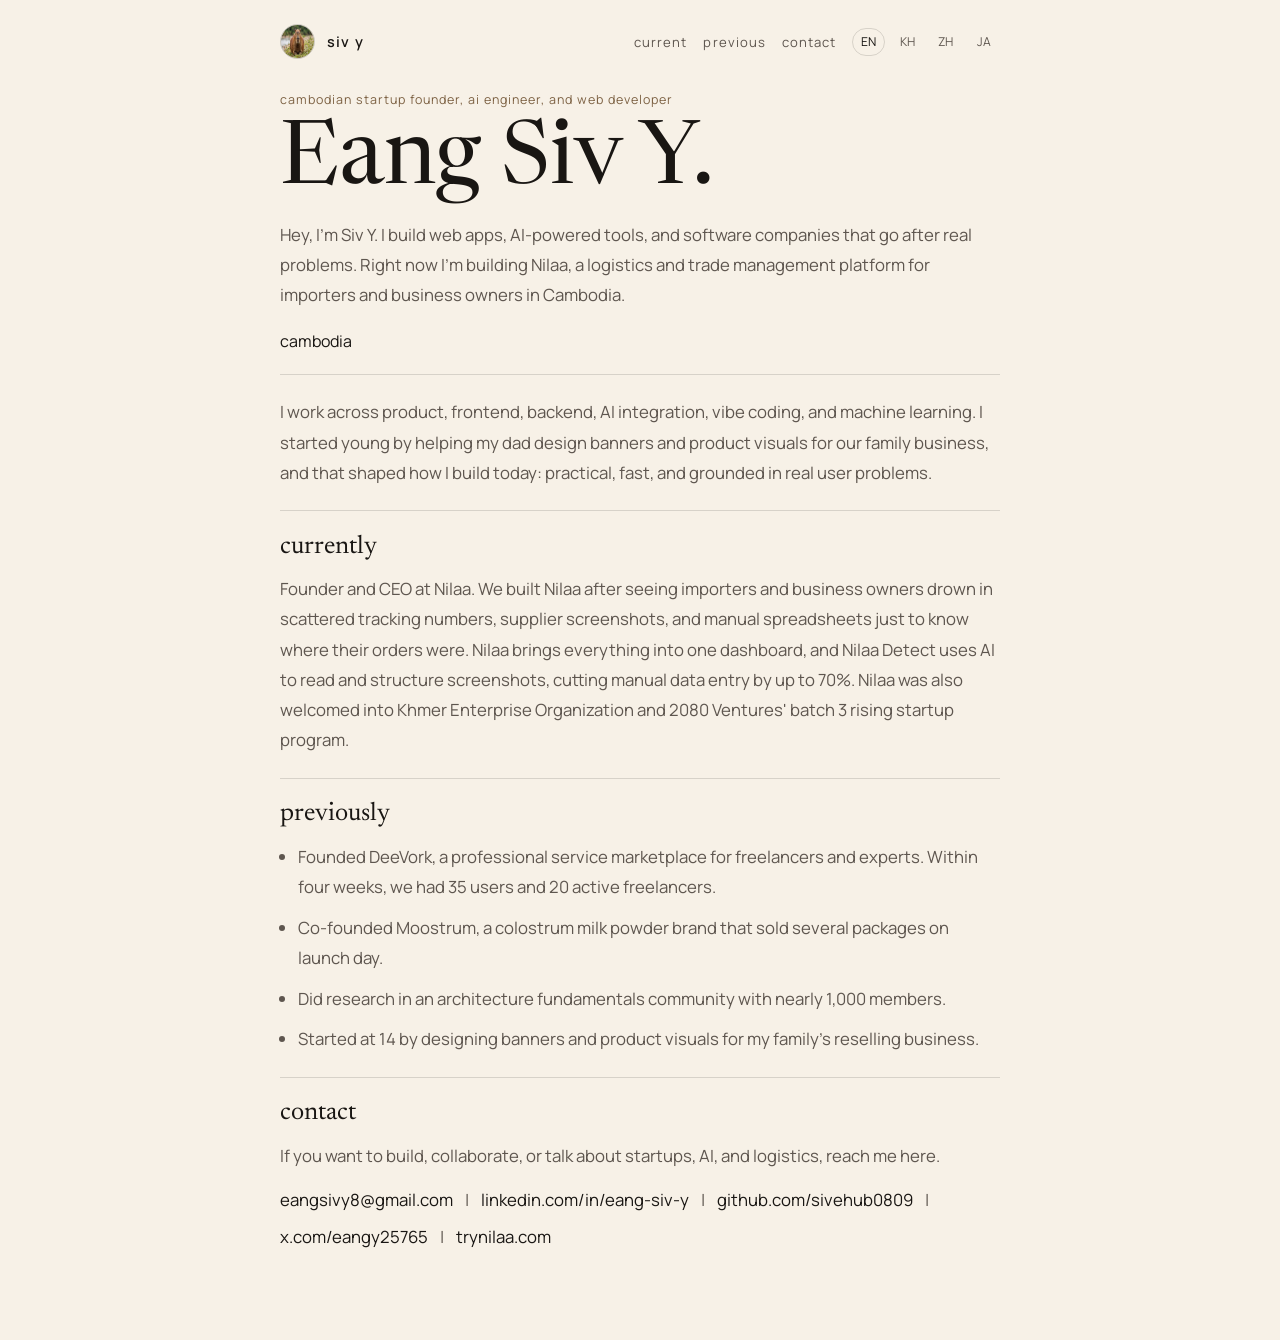
==== commit 9fcf778a: "Add multilingual translations" ====
--- a/index.html
+++ b/index.html
@@ -12,7 +12,7 @@
   <link rel="preconnect" href="https://fonts.googleapis.com">
   <link rel="preconnect" href="https://fonts.gstatic.com" crossorigin>
   <link
-    href="https://fonts.googleapis.com/css2?family=Newsreader:opsz,wght@6..72,400;6..72,500&family=Manrope:wght@400;500;600&display=swap"
+    href="https://fonts.googleapis.com/css2?family=Newsreader:opsz,wght@6..72,400;6..72,500&family=Manrope:wght@400;500;600&family=Noto+Sans+JP:wght@400;500&family=Noto+Sans+Khmer:wght@400;500&family=Noto+Sans+SC:wght@400;500&display=swap"
     rel="stylesheet"
   >
   <link rel="stylesheet" href="styles.css">
@@ -24,11 +24,19 @@
         <img class="brand-icon" src="assets/logo.jpg" alt="Capybara website icon">
         <span class="brand-name">siv y</span>
       </a>
-      <nav class="site-nav" aria-label="Primary">
-        <a href="#current">current</a>
-        <a href="#previous">previous</a>
-        <a href="#contact">contact</a>
-      </nav>
+      <div class="header-tools">
+        <nav class="site-nav" aria-label="Primary">
+          <a id="nav-current" href="#current">current</a>
+          <a id="nav-previous" href="#previous">previous</a>
+          <a id="nav-contact" href="#contact">contact</a>
+        </nav>
+        <div class="language-switcher" aria-label="Language switcher">
+          <button class="lang-button is-active" data-lang="en" type="button">EN</button>
+          <button class="lang-button" data-lang="km" type="button">KH</button>
+          <button class="lang-button" data-lang="zh" type="button">ZH</button>
+          <button class="lang-button" data-lang="ja" type="button">JA</button>
+        </div>
+      </div>
     </header>
 
     <section class="intro-block">
@@ -43,17 +51,17 @@
     </section>
 
     <section class="content-block" id="current">
-      <h2>currently</h2>
+      <h2 id="current-heading">currently</h2>
       <p id="current-copy"></p>
     </section>
 
     <section class="content-block" id="previous">
-      <h2>previously</h2>
+      <h2 id="previous-heading">previously</h2>
       <ul class="simple-list" id="previous-list"></ul>
     </section>
 
     <section class="content-block" id="contact">
-      <h2>contact</h2>
+      <h2 id="contact-heading">contact</h2>
       <p class="contact-copy" id="contact-copy"></p>
       <div class="contact-links" id="contact-links"></div>
     </section>
--- a/styles.css
+++ b/styles.css
@@ -19,7 +19,7 @@
   min-height: 100vh;
   background: var(--bg);
   color: var(--text);
-  font-family: "Manrope", "Segoe UI", sans-serif;
+  font-family: "Manrope", "Noto Sans Khmer", "Noto Sans SC", "Noto Sans JP", "Segoe UI", sans-serif;
 }
 
 a {
@@ -73,9 +73,44 @@
   gap: 1rem;
 }
 
+.header-tools {
+  display: flex;
+  align-items: center;
+  gap: 1rem;
+}
+
 .site-nav a {
   color: var(--muted);
   font-size: 0.82rem;
+}
+
+.language-switcher {
+  display: flex;
+  flex-wrap: wrap;
+  gap: 0.35rem;
+}
+
+.lang-button {
+  padding: 0.28rem 0.5rem;
+  color: var(--muted);
+  font: inherit;
+  font-size: 0.76rem;
+  background: transparent;
+  border: 1px solid transparent;
+  border-radius: 999px;
+  cursor: pointer;
+}
+
+.lang-button:hover,
+.lang-button:focus-visible {
+  color: var(--text);
+  border-color: var(--line);
+  outline: none;
+}
+
+.lang-button.is-active {
+  color: var(--text);
+  border-color: var(--line);
 }
 
 .intro-block,
@@ -178,6 +213,12 @@
     padding-bottom: 1.2rem;
   }
 
+  .header-tools {
+    flex-direction: column;
+    align-items: flex-start;
+    gap: 0.6rem;
+  }
+
   .site-nav {
     gap: 0.75rem;
   }
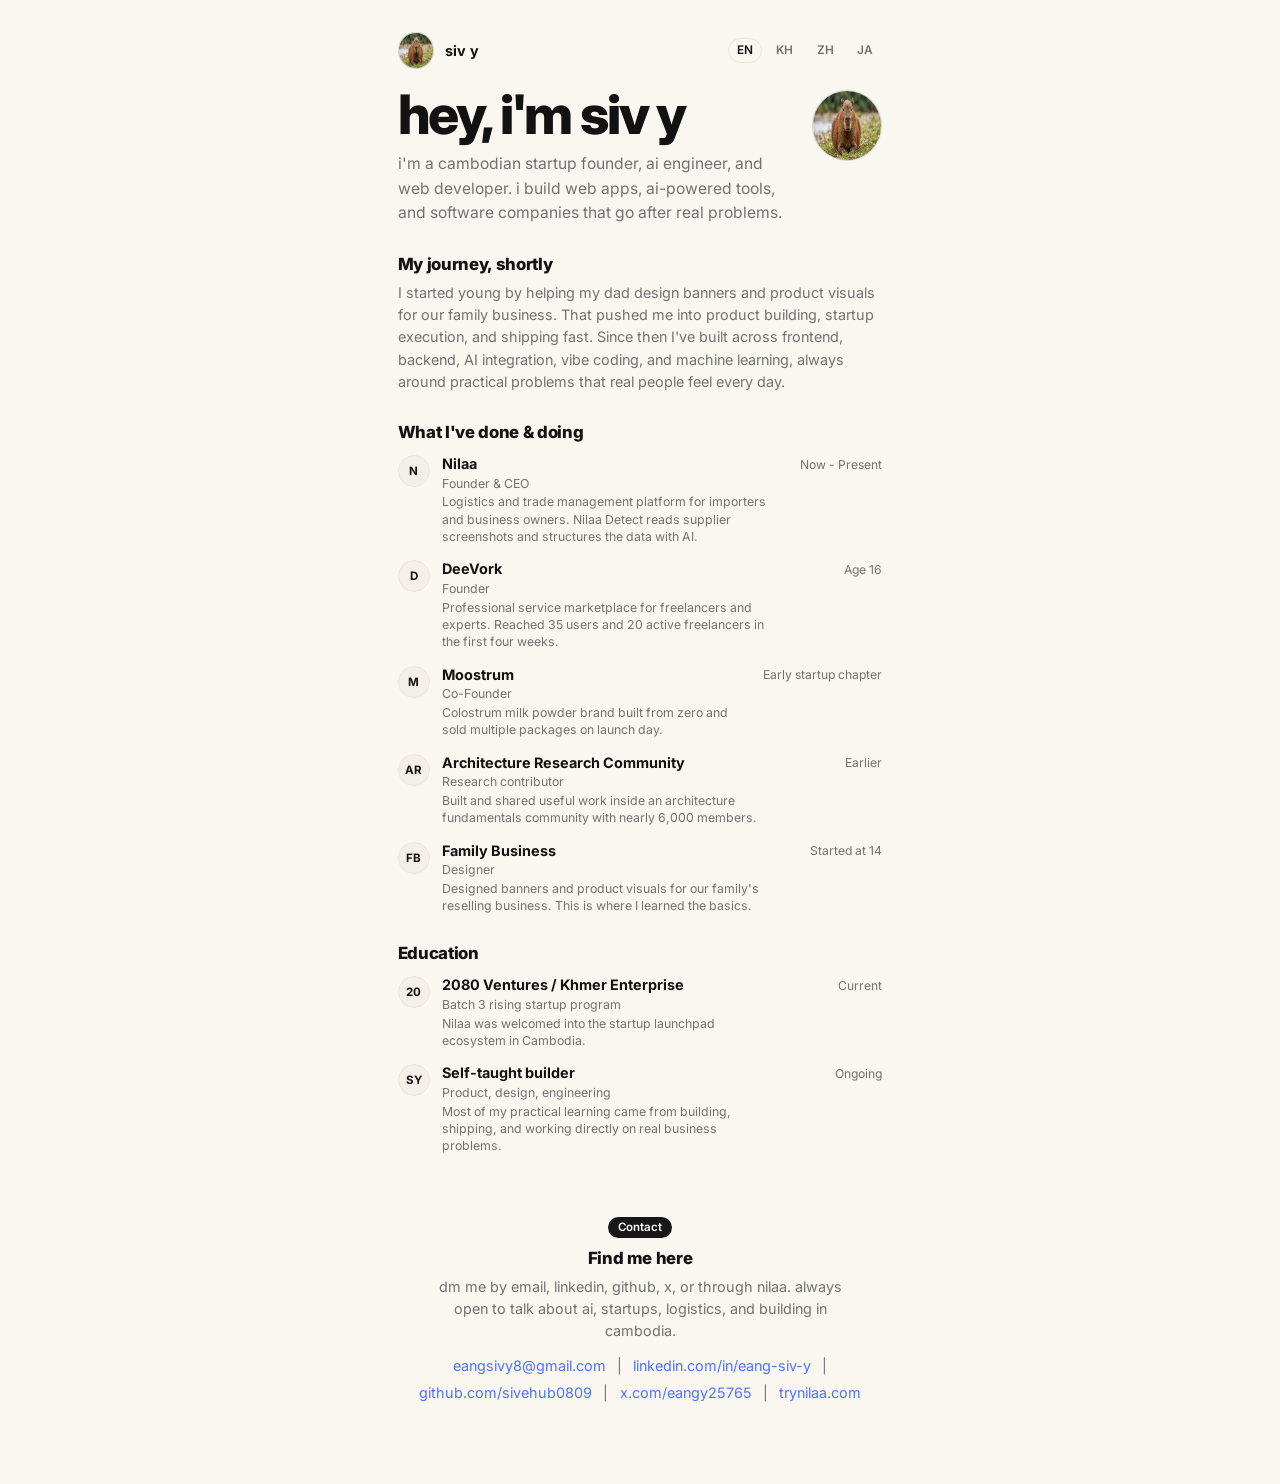
==== commit b54a6de2: "Redesign site with experience timeline # Conflicts: #	script.js" ====
--- a/index.html
+++ b/index.html
@@ -12,7 +12,7 @@
   <link rel="preconnect" href="https://fonts.googleapis.com">
   <link rel="preconnect" href="https://fonts.gstatic.com" crossorigin>
   <link
-    href="https://fonts.googleapis.com/css2?family=Newsreader:opsz,wght@6..72,400;6..72,500&family=Manrope:wght@400;500;600&family=Noto+Sans+JP:wght@400;500&family=Noto+Sans+Khmer:wght@400;500&family=Noto+Sans+SC:wght@400;500&display=swap"
+    href="https://fonts.googleapis.com/css2?family=Inter:wght@400;500;600;700;800&family=Noto+Sans+JP:wght@400;500;700&family=Noto+Sans+Khmer:wght@400;500;700&family=Noto+Sans+SC:wght@400;500;700&display=swap"
     rel="stylesheet"
   >
   <link rel="stylesheet" href="styles.css">
@@ -20,16 +20,11 @@
 <body>
   <main class="page" id="top">
     <header class="site-header">
-      <a class="brand" href="#top" aria-label="Go to top">
-        <img class="brand-icon" src="assets/logo.jpg" alt="Capybara website icon">
-        <span class="brand-name">siv y</span>
-      </a>
-      <div class="header-tools">
-        <nav class="site-nav" aria-label="Primary">
-          <a id="nav-current" href="#current">current</a>
-          <a id="nav-previous" href="#previous">previous</a>
-          <a id="nav-contact" href="#contact">contact</a>
-        </nav>
+      <div class="brand-row">
+        <a class="brand" href="#top" aria-label="Go to top">
+          <img class="brand-icon" src="assets/logo.jpg" alt="Capybara website icon">
+          <span class="brand-name">siv y</span>
+        </a>
         <div class="language-switcher" aria-label="Language switcher">
           <button class="lang-button is-active" data-lang="en" type="button">EN</button>
           <button class="lang-button" data-lang="km" type="button">KH</button>
@@ -39,31 +34,36 @@
       </div>
     </header>
 
-    <section class="intro-block">
-      <p class="intro-kicker" id="tagline"></p>
-      <h1 id="name"></h1>
-      <p class="intro-copy" id="intro"></p>
-      <p class="location-line" id="location"></p>
+    <section class="hero">
+      <div class="hero-copy">
+        <h1 id="hero-heading"></h1>
+        <p id="hero-intro" class="hero-intro"></p>
+      </div>
+      <div class="hero-avatar">
+        <img class="avatar-image" src="assets/logo.jpg" alt="Capybara site icon">
+      </div>
     </section>
 
-    <section class="content-block" id="about">
-      <p id="about-copy"></p>
+    <section class="section-block">
+      <h2 id="journey-heading"></h2>
+      <p id="journey-copy" class="section-copy"></p>
     </section>
 
-    <section class="content-block" id="current">
-      <h2 id="current-heading">currently</h2>
-      <p id="current-copy"></p>
+    <section class="section-block" id="experience">
+      <h2 id="experience-heading"></h2>
+      <div id="experience-list" class="timeline-list"></div>
     </section>
 
-    <section class="content-block" id="previous">
-      <h2 id="previous-heading">previously</h2>
-      <ul class="simple-list" id="previous-list"></ul>
+    <section class="section-block" id="education">
+      <h2 id="education-heading"></h2>
+      <div id="education-list" class="timeline-list"></div>
     </section>
 
-    <section class="content-block" id="contact">
-      <h2 id="contact-heading">contact</h2>
-      <p class="contact-copy" id="contact-copy"></p>
-      <div class="contact-links" id="contact-links"></div>
+    <section class="section-block contact-section" id="contact">
+      <span id="contact-tag" class="section-tag"></span>
+      <h2 id="contact-heading" class="contact-heading"></h2>
+      <p id="contact-copy" class="contact-copy"></p>
+      <div id="contact-links" class="contact-links"></div>
     </section>
   </main>
 
--- a/styles.css
+++ b/styles.css
@@ -1,9 +1,10 @@
 :root {
-  --bg: #f7f1e7;
-  --text: #191613;
-  --muted: #5e564f;
-  --line: rgba(25, 22, 19, 0.14);
-  --accent: #7d6244;
+  --bg: #faf7f1;
+  --text: #121212;
+  --muted: #727272;
+  --line: #ece7dd;
+  --chip: #171717;
+  --logo-bg: #f4f0e8;
 }
 
 * {
@@ -19,7 +20,7 @@
   min-height: 100vh;
   background: var(--bg);
   color: var(--text);
-  font-family: "Manrope", "Noto Sans Khmer", "Noto Sans SC", "Noto Sans JP", "Segoe UI", sans-serif;
+  font-family: "Inter", "Noto Sans Khmer", "Noto Sans SC", "Noto Sans JP", "Segoe UI", sans-serif;
 }
 
 a {
@@ -27,61 +28,48 @@
   text-decoration: none;
 }
 
+button {
+  font: inherit;
+}
+
 .page {
-  width: min(720px, calc(100% - 2rem));
+  width: min(100%, 520px);
   margin: 0 auto;
-  padding: 1.5rem 0 4rem;
+  padding: 2rem 1.1rem 4.5rem;
 }
 
 .site-header {
+  margin-bottom: 1.25rem;
+}
+
+.brand-row {
   display: flex;
   justify-content: space-between;
   align-items: center;
   gap: 1rem;
-  padding-bottom: 1.5rem;
 }
 
 .brand {
   display: inline-flex;
   align-items: center;
-  gap: 0.75rem;
-}
-
-.brand-icon {
-  width: 2.2rem;
-  height: 2.2rem;
+  gap: 0.65rem;
+}
+
+.brand-icon,
+.avatar-image {
+  width: 2.3rem;
+  height: 2.3rem;
   object-fit: cover;
   border-radius: 999px;
-  border: 1px solid rgba(25, 22, 19, 0.18);
-}
-
-.brand-name,
-.site-nav a,
-.intro-kicker {
-  letter-spacing: 0.08em;
-  text-transform: lowercase;
+  border: 1px solid rgba(18, 18, 18, 0.12);
+  background: var(--logo-bg);
 }
 
 .brand-name {
   font-size: 0.9rem;
-  font-weight: 600;
-}
-
-.site-nav {
-  display: flex;
-  flex-wrap: wrap;
-  gap: 1rem;
-}
-
-.header-tools {
-  display: flex;
-  align-items: center;
-  gap: 1rem;
-}
-
-.site-nav a {
-  color: var(--muted);
-  font-size: 0.82rem;
+  font-weight: 700;
+  letter-spacing: 0.02em;
+  text-transform: lowercase;
 }
 
 .language-switcher {
@@ -92,15 +80,16 @@
 
 .lang-button {
   padding: 0.28rem 0.5rem;
+  background: transparent;
   color: var(--muted);
-  font: inherit;
-  font-size: 0.76rem;
-  background: transparent;
   border: 1px solid transparent;
   border-radius: 999px;
   cursor: pointer;
-}
-
+  font-size: 0.74rem;
+  font-weight: 600;
+}
+
+.lang-button.is-active,
 .lang-button:hover,
 .lang-button:focus-visible {
   color: var(--text);
@@ -108,140 +97,218 @@
   outline: none;
 }
 
-.lang-button.is-active {
-  color: var(--text);
-  border-color: var(--line);
-}
-
-.intro-block,
-.content-block {
-  padding: 1.4rem 0;
-  border-top: 1px solid var(--line);
-}
-
-.intro-block {
-  border-top: 0;
-  padding-top: 0.5rem;
-}
-
-.intro-kicker {
-  margin: 0 0 0.8rem;
-  color: var(--accent);
-  font-size: 0.78rem;
-}
-
-h1,
-h2 {
+.hero {
+  display: grid;
+  grid-template-columns: minmax(0, 1fr) auto;
+  gap: 1rem;
+  align-items: start;
+  margin-bottom: 1.75rem;
+}
+
+.hero-copy h1 {
   margin: 0;
-  font-family: "Newsreader", Georgia, serif;
-  font-weight: 400;
-}
-
-h1 {
-  max-width: 11ch;
-  font-size: clamp(3rem, 10vw, 5.5rem);
-  line-height: 0.94;
-}
-
-h2 {
-  margin-bottom: 0.9rem;
-  font-size: 1.6rem;
-}
-
-.intro-copy,
-.content-block p,
-.simple-list,
+  font-size: clamp(2.3rem, 8vw, 3.4rem);
+  line-height: 0.95;
+  font-weight: 800;
+  letter-spacing: -0.04em;
+}
+
+.hero-intro,
+.section-copy,
+.timeline-meta,
+.timeline-support,
+.contact-copy,
 .contact-links {
   color: var(--muted);
+}
+
+.hero-intro {
+  margin: 0.75rem 0 0;
+  font-size: 0.98rem;
+  line-height: 1.55;
+}
+
+.hero-avatar {
+  padding-top: 0.1rem;
+}
+
+.avatar-image {
+  width: 4.4rem;
+  height: 4.4rem;
+}
+
+.section-block {
+  margin-top: 1.8rem;
+}
+
+.section-block h2,
+.contact-heading {
+  margin: 0 0 0.45rem;
   font-size: 1.05rem;
-  line-height: 1.8;
-}
-
-.intro-copy {
-  margin: 1rem 0 0;
-}
-
-.location-line {
-  margin: 1.2rem 0 0;
-  color: var(--text);
-}
-
-.content-block p,
+  line-height: 1.2;
+  font-weight: 800;
+  letter-spacing: -0.02em;
+}
+
+.section-copy,
 .contact-copy {
   margin: 0;
-}
-
-.simple-list {
+  font-size: 0.9rem;
+  line-height: 1.55;
+}
+
+.timeline-list {
+  display: grid;
+  gap: 0.95rem;
+  margin-top: 0.8rem;
+}
+
+.timeline-item {
+  display: grid;
+  grid-template-columns: auto minmax(0, 1fr) auto;
+  gap: 0.8rem;
+  align-items: start;
+}
+
+.timeline-logo {
+  width: 2rem;
+  height: 2rem;
+  border-radius: 999px;
+  border: 1px solid var(--line);
+  background: var(--logo-bg);
+  display: flex;
+  align-items: center;
+  justify-content: center;
+  overflow: hidden;
+  flex-shrink: 0;
+}
+
+.timeline-logo img {
+  width: 100%;
+  height: 100%;
+  object-fit: cover;
+  display: block;
+}
+
+.timeline-logo span {
+  font-size: 0.72rem;
+  font-weight: 700;
+  color: var(--text);
+  text-transform: uppercase;
+}
+
+.timeline-main {
+  min-width: 0;
+}
+
+.timeline-company {
   margin: 0;
-  padding-left: 1.15rem;
-}
-
-.simple-list li + li {
-  margin-top: 0.65rem;
+  font-size: 0.9rem;
+  line-height: 1.25;
+  font-weight: 700;
+}
+
+.timeline-role {
+  margin: 0.1rem 0 0;
+  font-size: 0.77rem;
+  line-height: 1.4;
+}
+
+.timeline-support {
+  margin: 0.1rem 0 0;
+  font-size: 0.77rem;
+  line-height: 1.4;
+}
+
+.timeline-date {
+  min-width: 96px;
+  padding-top: 0.1rem;
+  text-align: right;
+  font-size: 0.76rem;
+  line-height: 1.35;
+  color: var(--muted);
+}
+
+.contact-section {
+  padding: 2rem 0 0.5rem;
+  text-align: center;
+}
+
+.section-tag {
+  display: inline-flex;
+  align-items: center;
+  justify-content: center;
+  margin-bottom: 0.65rem;
+  padding: 0.22rem 0.6rem;
+  border-radius: 999px;
+  background: var(--chip);
+  color: #fff;
+  font-size: 0.72rem;
+  font-weight: 600;
+}
+
+.contact-heading {
+  font-size: clamp(2rem, 7vw, 2.8rem);
+  margin-bottom: 0.6rem;
+}
+
+.contact-copy {
+  max-width: 420px;
+  margin: 0 auto;
 }
 
 .contact-links {
   display: flex;
   flex-wrap: wrap;
-  gap: 0.35rem 0.75rem;
-  margin-top: 0.9rem;
+  justify-content: center;
+  gap: 0.25rem 0.7rem;
+  margin-top: 0.7rem;
+  font-size: 0.9rem;
+  line-height: 1.6;
 }
 
 .contact-link {
-  color: var(--text);
-  border-bottom: 1px solid transparent;
+  color: #4d74ff;
 }
 
 .contact-link:hover,
-.contact-link:focus-visible,
-.site-nav a:hover,
-.site-nav a:focus-visible {
-  color: var(--text);
-  border-color: currentColor;
-}
-
-@media (max-width: 640px) {
+.contact-link:focus-visible {
+  text-decoration: underline;
+  outline: none;
+}
+
+@media (max-width: 560px) {
   .page {
-    width: min(720px, calc(100% - 1.25rem));
-    padding: 1rem 0 3rem;
-  }
-
-  .site-header {
+    padding: 1.25rem 0.95rem 3rem;
+  }
+
+  .brand-row {
+    align-items: flex-start;
     flex-direction: column;
-    align-items: flex-start;
-    gap: 0.75rem;
-    padding-bottom: 1.2rem;
-  }
-
-  .header-tools {
-    flex-direction: column;
-    align-items: flex-start;
-    gap: 0.6rem;
-  }
-
-  .site-nav {
-    gap: 0.75rem;
-  }
-
-  h1 {
-    max-width: none;
-    font-size: clamp(2.5rem, 14vw, 3.9rem);
-  }
-
-  h2 {
-    font-size: 1.4rem;
-  }
-
-  .intro-copy,
-  .content-block p,
-  .simple-list,
-  .contact-links {
-    font-size: 0.98rem;
-    line-height: 1.7;
-  }
-
-  .intro-block,
-  .content-block {
-    padding: 1.15rem 0;
-  }
-}
+  }
+
+  .hero {
+    grid-template-columns: 1fr;
+    gap: 0.8rem;
+  }
+
+  .hero-avatar {
+    order: -1;
+  }
+
+  .avatar-image {
+    width: 4rem;
+    height: 4rem;
+  }
+
+  .timeline-item {
+    grid-template-columns: auto minmax(0, 1fr);
+  }
+
+  .timeline-date {
+    grid-column: 2;
+    min-width: 0;
+    text-align: left;
+    padding-top: 0;
+  }
+}
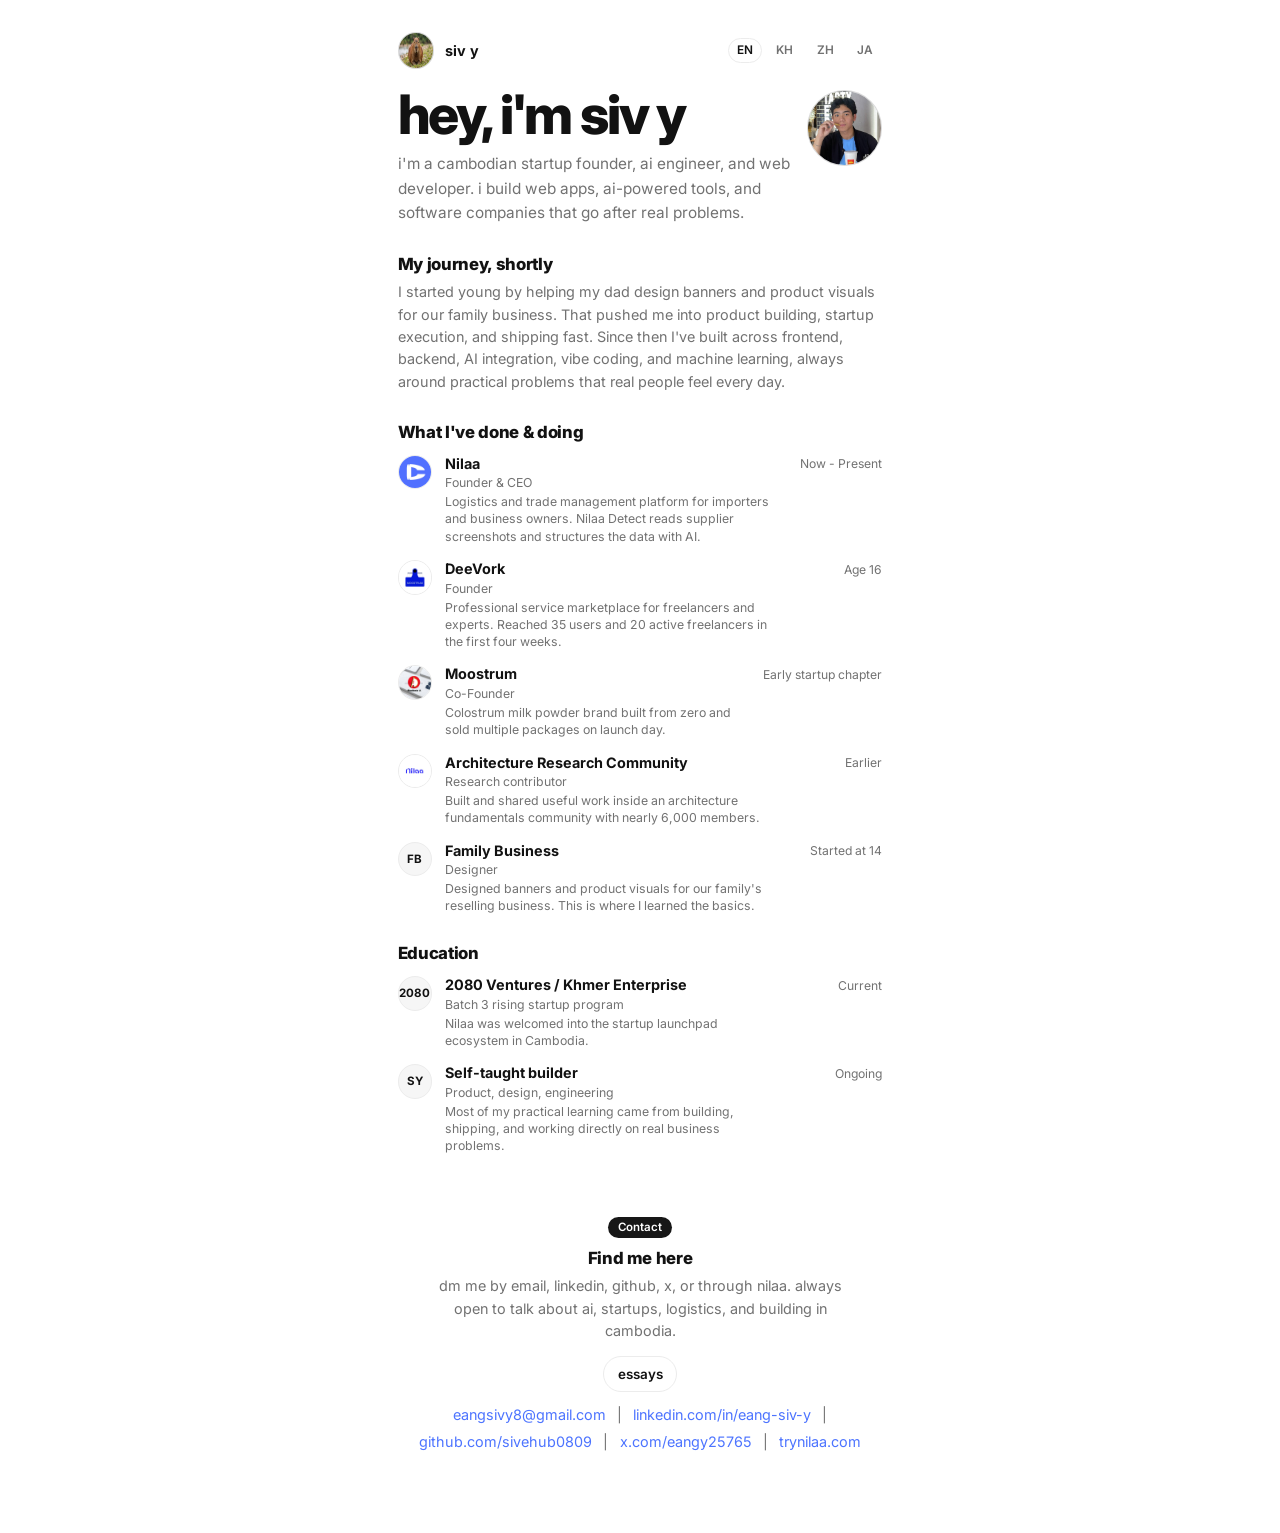
==== commit 37ef6381: "Add profile photo and company logos" ====
--- a/index.html
+++ b/index.html
@@ -40,7 +40,7 @@
         <p id="hero-intro" class="hero-intro"></p>
       </div>
       <div class="hero-avatar">
-        <img class="avatar-image" src="assets/logo.jpg" alt="Capybara site icon">
+        <img class="avatar-image" src="assets/profile.jpg" alt="Portrait of Eang Siv Y">
       </div>
     </section>
 
@@ -63,6 +63,9 @@
       <span id="contact-tag" class="section-tag"></span>
       <h2 id="contact-heading" class="contact-heading"></h2>
       <p id="contact-copy" class="contact-copy"></p>
+      <div class="contact-actions">
+        <a class="essay-button" href="essays.html" id="essay-link"></a>
+      </div>
       <div id="contact-links" class="contact-links"></div>
     </section>
   </main>
--- a/styles.css
+++ b/styles.css
@@ -1,10 +1,10 @@
 :root {
-  --bg: #faf7f1;
+  --bg: #ffffff;
   --text: #121212;
   --muted: #727272;
-  --line: #ece7dd;
+  --line: #ececec;
   --chip: #171717;
-  --logo-bg: #f4f0e8;
+  --logo-bg: #f6f6f6;
 }
 
 * {
@@ -124,8 +124,8 @@
 
 .hero-intro {
   margin: 0.75rem 0 0;
-  font-size: 0.98rem;
-  line-height: 1.55;
+  font-size: 0.96rem;
+  line-height: 1.58;
 }
 
 .hero-avatar {
@@ -133,8 +133,8 @@
 }
 
 .avatar-image {
-  width: 4.4rem;
-  height: 4.4rem;
+  width: 4.7rem;
+  height: 4.7rem;
 }
 
 .section-block {
@@ -171,8 +171,8 @@
 }
 
 .timeline-logo {
-  width: 2rem;
-  height: 2rem;
+  width: 2.15rem;
+  height: 2.15rem;
   border-radius: 999px;
   border: 1px solid var(--line);
   background: var(--logo-bg);
@@ -257,6 +257,32 @@
   margin: 0 auto;
 }
 
+.contact-actions {
+  display: flex;
+  justify-content: center;
+  margin-top: 0.85rem;
+}
+
+.essay-button {
+  display: inline-flex;
+  align-items: center;
+  justify-content: center;
+  min-height: 2.25rem;
+  padding: 0.45rem 0.85rem;
+  border: 1px solid var(--line);
+  border-radius: 999px;
+  color: var(--text);
+  font-size: 0.84rem;
+  font-weight: 600;
+  text-decoration: none;
+}
+
+.essay-button:hover,
+.essay-button:focus-visible {
+  background: #f7f7f7;
+  outline: none;
+}
+
 .contact-links {
   display: flex;
   flex-wrap: wrap;
@@ -279,7 +305,7 @@
 
 @media (max-width: 560px) {
   .page {
-    padding: 1.25rem 0.95rem 3rem;
+    padding: 1.1rem 0.9rem 3rem;
   }
 
   .brand-row {
@@ -289,7 +315,7 @@
 
   .hero {
     grid-template-columns: 1fr;
-    gap: 0.8rem;
+    gap: 0.65rem;
   }
 
   .hero-avatar {
@@ -297,12 +323,37 @@
   }
 
   .avatar-image {
-    width: 4rem;
-    height: 4rem;
+    width: 3.7rem;
+    height: 3.7rem;
+  }
+
+  .hero-copy h1 {
+    font-size: clamp(2rem, 11vw, 2.75rem);
+  }
+
+  .hero-intro,
+  .section-copy,
+  .contact-copy {
+    font-size: 0.88rem;
+    line-height: 1.55;
+  }
+
+  .section-block {
+    margin-top: 1.45rem;
+  }
+
+  .section-block h2,
+  .contact-heading {
+    font-size: 0.98rem;
+  }
+
+  .timeline-list {
+    gap: 0.8rem;
   }
 
   .timeline-item {
     grid-template-columns: auto minmax(0, 1fr);
+    gap: 0.65rem;
   }
 
   .timeline-date {
@@ -310,5 +361,36 @@
     min-width: 0;
     text-align: left;
     padding-top: 0;
-  }
-}
+    font-size: 0.72rem;
+  }
+
+  .timeline-logo {
+    width: 1.85rem;
+    height: 1.85rem;
+  }
+
+  .timeline-company {
+    font-size: 0.84rem;
+  }
+
+  .timeline-role,
+  .timeline-support {
+    font-size: 0.73rem;
+    line-height: 1.38;
+  }
+
+  .contact-heading {
+    font-size: clamp(1.75rem, 9vw, 2.25rem);
+  }
+
+  .contact-links {
+    font-size: 0.84rem;
+    line-height: 1.55;
+  }
+
+  .essay-button {
+    min-height: 2.15rem;
+    padding: 0.42rem 0.75rem;
+    font-size: 0.8rem;
+  }
+}
